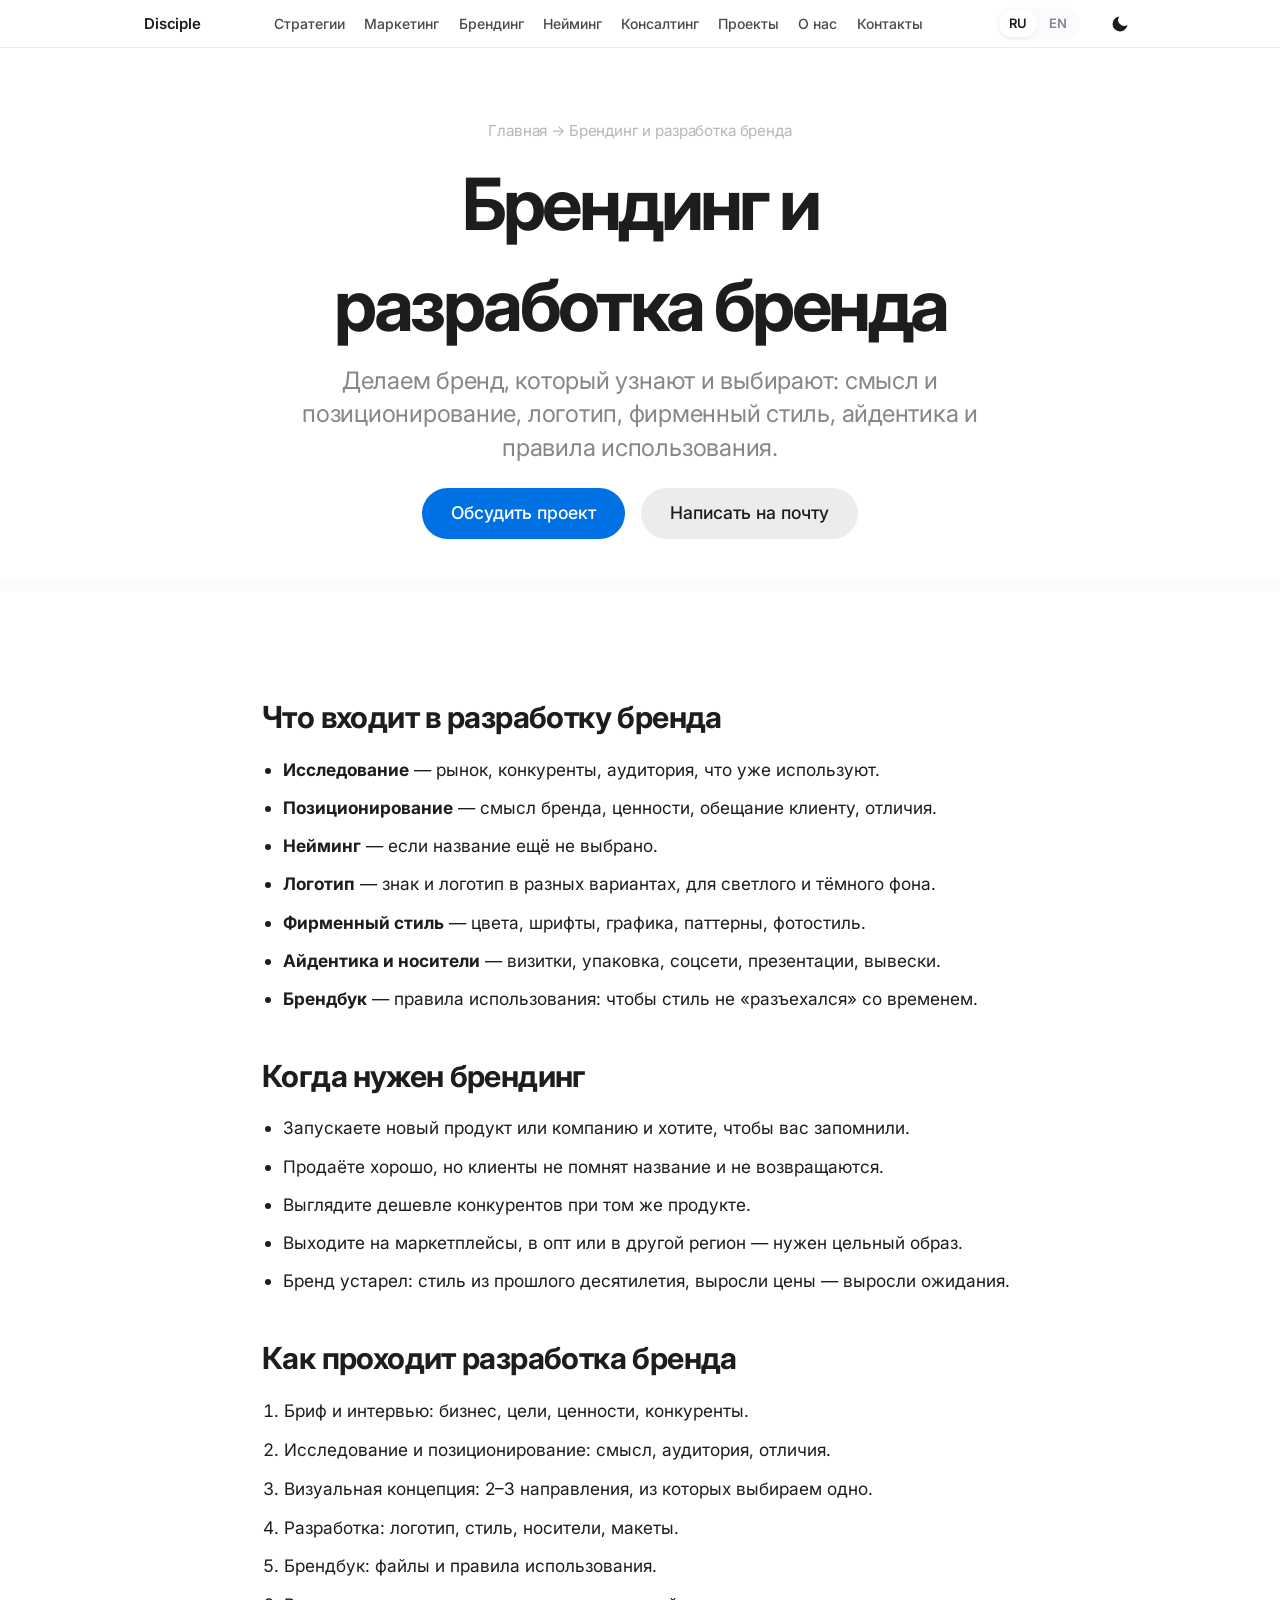
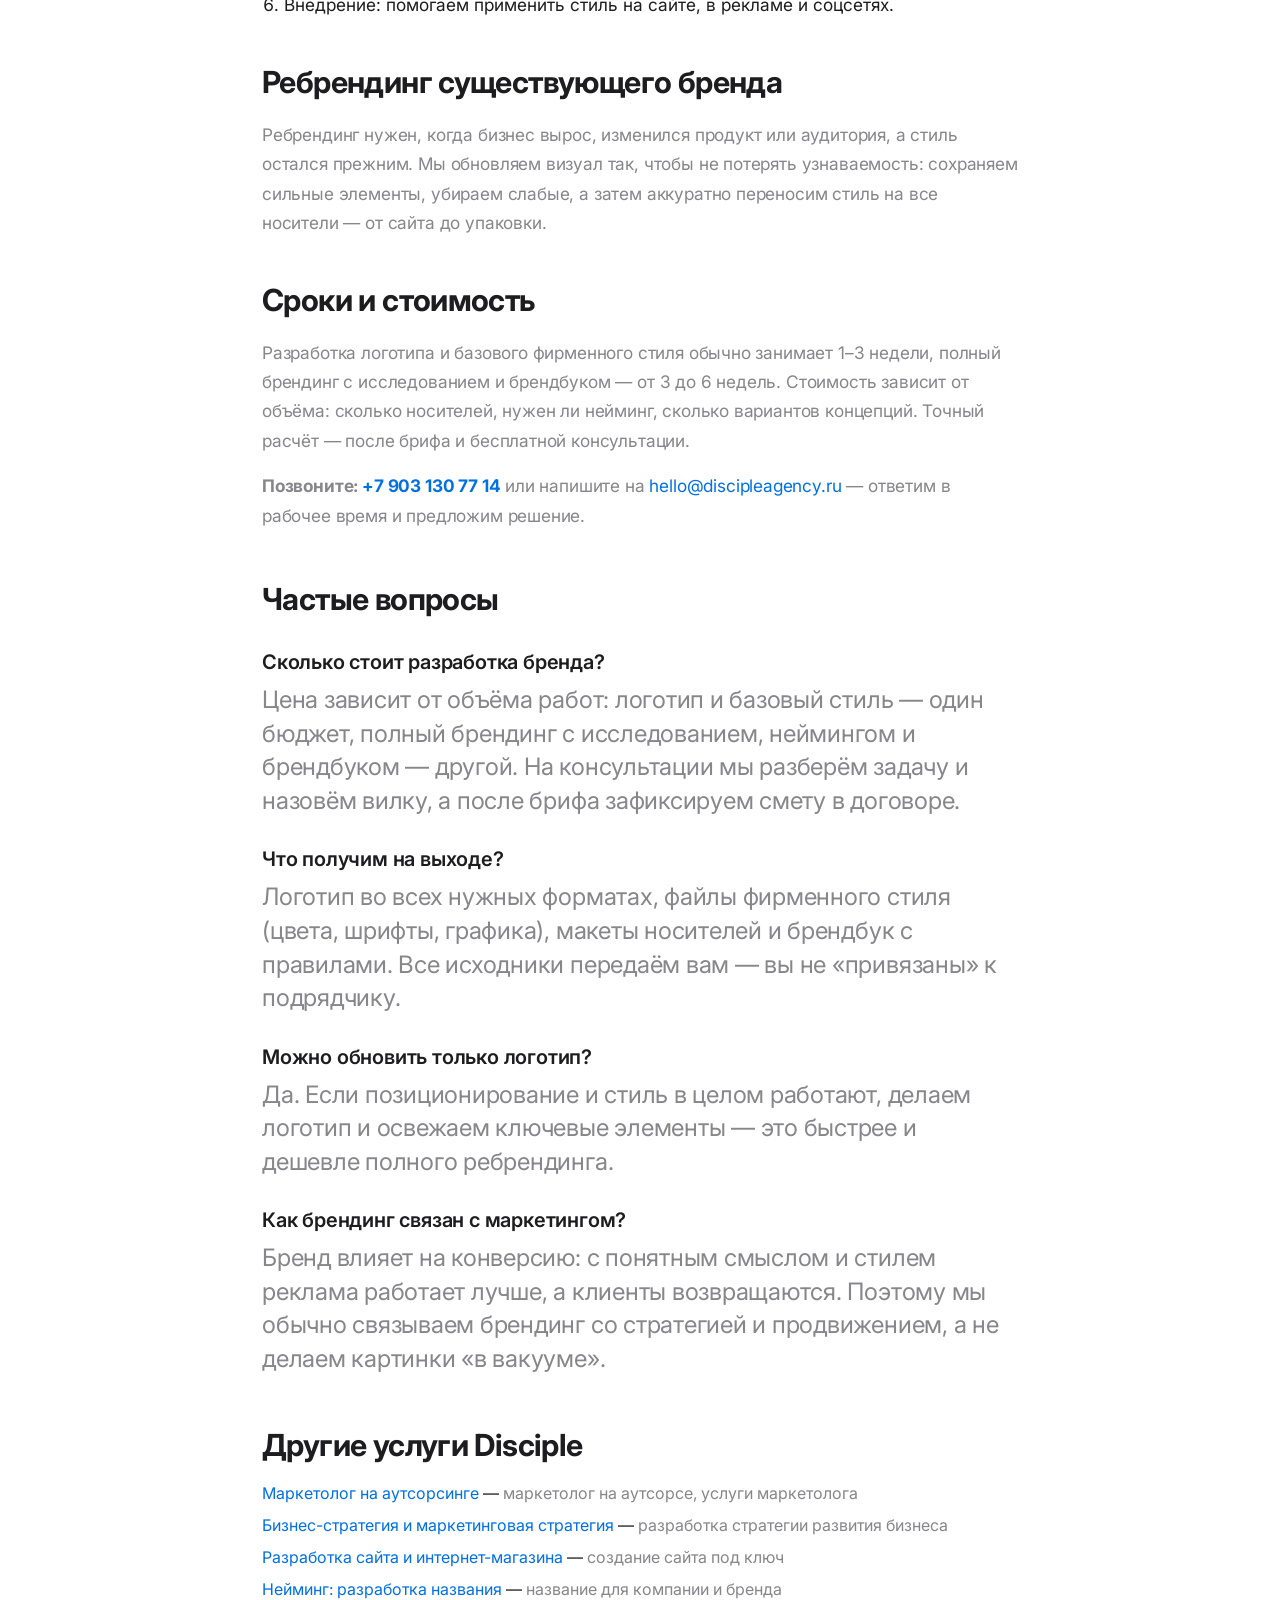
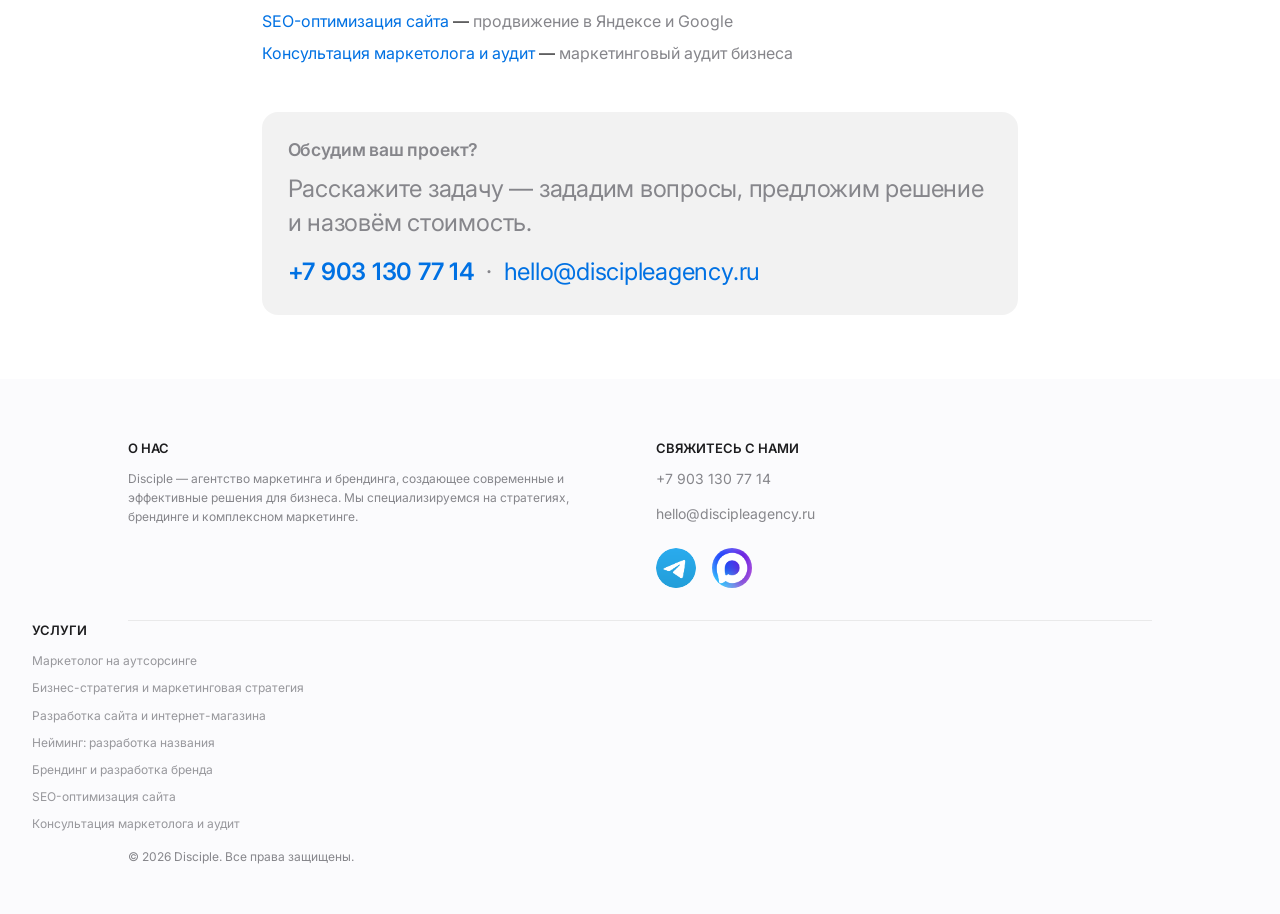
==== brending.html @ fd2777b8 "Add files via upload" ====
<!DOCTYPE html>
<html lang="ru">
<head>
    <meta charset="UTF-8">
    <meta name="viewport" content="width=device-width, initial-scale=1.0">
    <title>Брендинг и разработка бренда: логотип, фирменный стиль, айдентика | Disciple</title>
    <meta name="description" content="Разработка бренда с нуля и ребрендинг: исследование, позиционирование, логотип, фирменный стиль, айдентика и брендбук. Москва и вся Россия." />
    <link rel="canonical" href="https://discipleagency.ru/brending.html" />
    <meta name="robots" content="index, follow, max-image-preview:large" />
    <meta property="og:type" content="website" />
    <meta property="og:site_name" content="Disciple" />
    <meta property="og:locale" content="ru_RU" />
    <meta property="og:title" content="Брендинг и разработка бренда: логотип, фирменный стиль, айдентика | Disciple" />
    <meta property="og:description" content="Разработка бренда с нуля и ребрендинг: исследование, позиционирование, логотип, фирменный стиль, айдентика и брендбук. Москва и вся Россия." />
    <meta property="og:url" content="https://discipleagency.ru/brending.html" />
    <meta property="og:image" content="https://discipleagency.ru/public/images/og-disciple.png" />
    <meta name="twitter:card" content="summary_large_image" />
    <link rel="stylesheet" href="styles.css">
    <link href="https://fonts.googleapis.com/css2?family=Inter:wght@400;500;600;700&display=swap" rel="stylesheet">
<!-- Yandex.Metrika counter -->
        <script type="text/javascript">
            (function(m,e,t,r,i,k,a){
                m[i]=m[i]||function(){(m[i].a=m[i].a||[]).push(arguments)};
                m[i].l=1*new Date();
                for (var j = 0; j < document.scripts.length; j++) {if (document.scripts[j].src === r) { return; }}
                    k=e.createElement(t),a=e.getElementsByTagName(t)[0],k.async=1,k.src=r,a.parentNode.insertBefore(k,a)
            })(window, document,'script','https://mc.yandex.ru/metrika/tag.js?id=109116186', 'ym');
            ym(109116186, 'init', {ssr:true, webvisor:true, clickmap:true, ecommerce:"dataLayer", referrer: document.referrer, url: location.href, accurateTrackBounce:true, trackLinks:true});        
        </script>
        <noscript><div><img src="https://mc.yandex.ru/watch/109116186" style="position:absolute; left:-9999px;" alt="" /></div></noscript>
<!-- /Yandex.Metrika counter -->
    <script type="application/ld+json">
{
  "@context": "https://schema.org",
  "@type": "Service",
  "name": "Брендинг и разработка бренда",
  "description": "Разработка бренда: исследование рынка, позиционирование, логотип, фирменный стиль, айдентика, брендбук. Ребрендинг существующих брендов.",
  "serviceType": "Брендинг и разработка бренда",
  "url": "https://discipleagency.ru/brending.html",
  "provider": {
    "@type": "Organization",
    "name": "Disciple",
    "url": "https://discipleagency.ru/",
    "telephone": "+7 903 130 77 14",
    "email": "hello@discipleagency.ru"
  },
  "areaServed": [
    {
      "@type": "City",
      "name": "Москва"
    },
    {
      "@type": "City",
      "name": "Красногорск"
    },
    {
      "@type": "AdministrativeArea",
      "name": "Московская область"
    },
    {
      "@type": "Country",
      "name": "Россия"
    }
  ]
}
    </script>
    <script type="application/ld+json">
{
  "@context": "https://schema.org",
  "@type": "BreadcrumbList",
  "itemListElement": [
    {
      "@type": "ListItem",
      "position": 1,
      "name": "Главная",
      "item": "https://discipleagency.ru/"
    },
    {
      "@type": "ListItem",
      "position": 2,
      "name": "Брендинг и разработка бренда",
      "item": "https://discipleagency.ru/brending.html"
    }
  ]
}
    </script>
    <script type="application/ld+json">
{
  "@context": "https://schema.org",
  "@type": "FAQPage",
  "mainEntity": [
    {
      "@type": "Question",
      "name": "Сколько стоит разработка бренда?",
      "acceptedAnswer": {
        "@type": "Answer",
        "text": "Цена зависит от объёма работ: логотип и базовый стиль — один бюджет, полный брендинг с исследованием, неймингом и брендбуком — другой. На консультации мы разберём задачу и назовём вилку, а после брифа зафиксируем смету в договоре."
      }
    },
    {
      "@type": "Question",
      "name": "Что получим на выходе?",
      "acceptedAnswer": {
        "@type": "Answer",
        "text": "Логотип во всех нужных форматах, файлы фирменного стиля (цвета, шрифты, графика), макеты носителей и брендбук с правилами. Все исходники передаём вам — вы не «привязаны» к подрядчику."
      }
    },
    {
      "@type": "Question",
      "name": "Можно обновить только логотип?",
      "acceptedAnswer": {
        "@type": "Answer",
        "text": "Да. Если позиционирование и стиль в целом работают, делаем логотип и освежаем ключевые элементы — это быстрее и дешевле полного ребрендинга."
      }
    },
    {
      "@type": "Question",
      "name": "Как брендинг связан с маркетингом?",
      "acceptedAnswer": {
        "@type": "Answer",
        "text": "Бренд влияет на конверсию: с понятным смыслом и стилем реклама работает лучше, а клиенты возвращаются. Поэтому мы обычно связываем брендинг со стратегией и продвижением, а не делаем картинки «в вакууме»."
      }
    }
  ]
}
    </script>
</head>
<body class="fade-in-page">
    <header class="navbar">
        <div class="navbar-container">
            <a href="index.html" class="logo">Disciple</a>
            <nav class="nav-links">
                <a href="index.html#strategies">Стратегии</a>
                <a href="index.html#marketing">Маркетинг</a>
                <a href="index.html#branding">Брендинг</a>
                <a href="index.html#naming">Нейминг</a>
                <a href="index.html#consulting">Консалтинг</a>
                <a href="index.html#projects">Проекты</a>
                <a href="#" >О нас</a>
                <a href="#contact">Контакты</a>
            </nav>
            <div class="header-controls">
                <div class="lang-switch">
                    <a href="index.html" class="active">RU</a>
                    <a href="index-en.html">EN</a>
                </div>
                <button class="theme-toggle" id="themeToggle" aria-label="Переключить тему">
                    <svg class="moon-icon" width="20" height="20" viewBox="0 0 24 24" fill="currentColor"><path d="M21 12.79A9 9 0 1 1 11.21 3 7 7 0 0 0 21 12.79z"></path></svg>
                    <svg class="sun-icon" width="20" height="20" viewBox="0 0 24 24" fill="none" stroke="currentColor" stroke-width="2"><circle cx="12" cy="12" r="5"></circle><line x1="12" y1="1" x2="12" y2="3"></line><line x1="12" y1="21" x2="12" y2="23"></line><line x1="4.22" y1="4.22" x2="5.64" y2="5.64"></line><line x1="18.36" y1="18.36" x2="19.78" y2="19.78"></line><line x1="1" y1="12" x2="3" y2="12"></line><line x1="21" y1="12" x2="23" y2="12"></line><line x1="4.22" y1="19.78" x2="5.64" y2="18.36"></line><line x1="18.36" y1="5.64" x2="19.78" y2="4.22"></line></svg>
                </button>
                <div class="menu-toggle">
                    <span></span><span></span><span></span>
                </div>
            </div>
        </div>
    </header>

    
    <main class="fade-in-content">
        <section class="apple-section title">
            <div class="section-hero">
                <p style="font-size:.95rem;opacity:.6;margin:0 0 .8rem;"><a href="index.html" style="color:inherit;text-decoration:none;">Главная</a> → Брендинг и разработка бренда</p>
                <h1>Брендинг и разработка бренда</h1>
                <p>Делаем бренд, который узнают и выбирают: смысл и позиционирование, логотип, фирменный стиль, айдентика и правила использования.</p>
                <div class="action-buttons">
                    <a class="btn btn-primary" href="tel:+79031307714">Обсудить проект</a>
                    <a class="btn" href="mailto:hello@discipleagency.ru" style="background:rgba(125,125,125,.15);color:var(--text-black);">Написать на почту</a>
                </div>
            </div>
        </section>
        <section class="apple-section static-section">
            <div class="service-text-wrapper" style="max-width:820px;margin:0 auto;padding:1rem 2rem 4rem;text-align:left;">
            <h2 style="font-size:1.9rem;font-weight:700;letter-spacing:-.02em;margin:2.6rem 0 1rem;">Что входит в разработку бренда</h2>
            <ul style="font-size:1.08rem;line-height:1.7;padding-left:1.3rem;margin:0 0 1.2rem;">
                <li style="margin-bottom:.55rem;"><b>Исследование</b> — рынок, конкуренты, аудитория, что уже используют.</li>
                <li style="margin-bottom:.55rem;"><b>Позиционирование</b> — смысл бренда, ценности, обещание клиенту, отличия.</li>
                <li style="margin-bottom:.55rem;"><b>Нейминг</b> — если название ещё не выбрано.</li>
                <li style="margin-bottom:.55rem;"><b>Логотип</b> — знак и логотип в разных вариантах, для светлого и тёмного фона.</li>
                <li style="margin-bottom:.55rem;"><b>Фирменный стиль</b> — цвета, шрифты, графика, паттерны, фотостиль.</li>
                <li style="margin-bottom:.55rem;"><b>Айдентика и носители</b> — визитки, упаковка, соцсети, презентации, вывески.</li>
                <li style="margin-bottom:.55rem;"><b>Брендбук</b> — правила использования: чтобы стиль не «разъехался» со временем.</li>
            </ul>
            <h2 style="font-size:1.9rem;font-weight:700;letter-spacing:-.02em;margin:2.6rem 0 1rem;">Когда нужен брендинг</h2>
            <ul style="font-size:1.08rem;line-height:1.7;padding-left:1.3rem;margin:0 0 1.2rem;">
                <li style="margin-bottom:.55rem;">Запускаете новый продукт или компанию и хотите, чтобы вас запомнили.</li>
                <li style="margin-bottom:.55rem;">Продаёте хорошо, но клиенты не помнят название и не возвращаются.</li>
                <li style="margin-bottom:.55rem;">Выглядите дешевле конкурентов при том же продукте.</li>
                <li style="margin-bottom:.55rem;">Выходите на маркетплейсы, в опт или в другой регион — нужен цельный образ.</li>
                <li style="margin-bottom:.55rem;">Бренд устарел: стиль из прошлого десятилетия, выросли цены — выросли ожидания.</li>
            </ul>
            <h2 style="font-size:1.9rem;font-weight:700;letter-spacing:-.02em;margin:2.6rem 0 1rem;">Как проходит разработка бренда</h2>
            <ol style="font-size:1.08rem;line-height:1.7;padding-left:1.4rem;margin:0 0 1.2rem;">
                <li style="margin-bottom:.6rem;">Бриф и интервью: бизнес, цели, ценности, конкуренты.</li>
                <li style="margin-bottom:.6rem;">Исследование и позиционирование: смысл, аудитория, отличия.</li>
                <li style="margin-bottom:.6rem;">Визуальная концепция: 2–3 направления, из которых выбираем одно.</li>
                <li style="margin-bottom:.6rem;">Разработка: логотип, стиль, носители, макеты.</li>
                <li style="margin-bottom:.6rem;">Брендбук: файлы и правила использования.</li>
                <li style="margin-bottom:.6rem;">Внедрение: помогаем применить стиль на сайте, в рекламе и соцсетях.</li>
            </ol>
            <h2 style="font-size:1.9rem;font-weight:700;letter-spacing:-.02em;margin:2.6rem 0 1rem;">Ребрендинг существующего бренда</h2>
            <p style="font-size:1.08rem;line-height:1.7;margin:0 0 1rem;">Ребрендинг нужен, когда бизнес вырос, изменился продукт или аудитория, а стиль остался прежним. Мы обновляем визуал так, чтобы не потерять узнаваемость: сохраняем сильные элементы, убираем слабые, а затем аккуратно переносим стиль на все носители — от сайта до упаковки.</p>
            <h2 style="font-size:1.9rem;font-weight:700;letter-spacing:-.02em;margin:2.6rem 0 1rem;">Сроки и стоимость</h2>
            <p style="font-size:1.08rem;line-height:1.7;margin:0 0 1rem;">Разработка логотипа и базового фирменного стиля обычно занимает 1–3 недели, полный брендинг с исследованием и брендбуком — от 3 до 6 недель. Стоимость зависит от объёма: сколько носителей, нужен ли нейминг, сколько вариантов концепций. Точный расчёт — после брифа и бесплатной консультации.</p>
            <p style="font-size:1.08rem;line-height:1.7;margin:0 0 1rem;"><b>Позвоните: <a href="tel:+79031307714" style="color:#0071e3;text-decoration:none;">+7 903 130 77 14</a></b> или напишите на <a href="mailto:hello@discipleagency.ru" style="color:#0071e3;text-decoration:none;">hello@discipleagency.ru</a> — ответим в рабочее время и предложим решение.</p>
            <h2 style="font-size:1.9rem;font-weight:700;letter-spacing:-.02em;margin:3rem 0 1rem;">Частые вопросы</h2>
            <h3 style="font-size:1.25rem;font-weight:600;margin:1.8rem 0 .5rem;">Сколько стоит разработка бренда?</h3>
            <p style="margin:0 0 .4rem;">Цена зависит от объёма работ: логотип и базовый стиль — один бюджет, полный брендинг с исследованием, неймингом и брендбуком — другой. На консультации мы разберём задачу и назовём вилку, а после брифа зафиксируем смету в договоре.</p>
            <h3 style="font-size:1.25rem;font-weight:600;margin:1.8rem 0 .5rem;">Что получим на выходе?</h3>
            <p style="margin:0 0 .4rem;">Логотип во всех нужных форматах, файлы фирменного стиля (цвета, шрифты, графика), макеты носителей и брендбук с правилами. Все исходники передаём вам — вы не «привязаны» к подрядчику.</p>
            <h3 style="font-size:1.25rem;font-weight:600;margin:1.8rem 0 .5rem;">Можно обновить только логотип?</h3>
            <p style="margin:0 0 .4rem;">Да. Если позиционирование и стиль в целом работают, делаем логотип и освежаем ключевые элементы — это быстрее и дешевле полного ребрендинга.</p>
            <h3 style="font-size:1.25rem;font-weight:600;margin:1.8rem 0 .5rem;">Как брендинг связан с маркетингом?</h3>
            <p style="margin:0 0 .4rem;">Бренд влияет на конверсию: с понятным смыслом и стилем реклама работает лучше, а клиенты возвращаются. Поэтому мы обычно связываем брендинг со стратегией и продвижением, а не делаем картинки «в вакууме».</p>
            <h2 style="font-size:1.9rem;font-weight:700;letter-spacing:-.02em;margin:3rem 0 1rem;">Другие услуги Disciple</h2>
            <ul style="list-style:none;padding:0;margin:0;">
                <li style="margin-bottom:.6rem;"><a href="marketolog.html" style="color:#0071e3;text-decoration:none;">Маркетолог на аутсорсинге</a> — <span style="color:var(--text-gray);">маркетолог на аутсорсе, услуги маркетолога</span></li>
                <li style="margin-bottom:.6rem;"><a href="strategiya.html" style="color:#0071e3;text-decoration:none;">Бизнес-стратегия и маркетинговая стратегия</a> — <span style="color:var(--text-gray);">разработка стратегии развития бизнеса</span></li>
                <li style="margin-bottom:.6rem;"><a href="razrabotka-sajtov.html" style="color:#0071e3;text-decoration:none;">Разработка сайта и интернет-магазина</a> — <span style="color:var(--text-gray);">создание сайта под ключ</span></li>
                <li style="margin-bottom:.6rem;"><a href="nejming.html" style="color:#0071e3;text-decoration:none;">Нейминг: разработка названия</a> — <span style="color:var(--text-gray);">название для компании и бренда</span></li>
                <li style="margin-bottom:.6rem;"><a href="seo.html" style="color:#0071e3;text-decoration:none;">SEO-оптимизация сайта</a> — <span style="color:var(--text-gray);">продвижение в Яндексе и Google</span></li>
                <li style="margin-bottom:.6rem;"><a href="konsalting.html" style="color:#0071e3;text-decoration:none;">Консультация маркетолога и аудит</a> — <span style="color:var(--text-gray);">маркетинговый аудит бизнеса</span></li>
            </ul>

            <div style="margin:3rem 0 0;padding:1.6rem;border-radius:16px;background:rgba(125,125,125,.10);">
                <p style="margin:0 0 .6rem;font-weight:600;font-size:1.1rem;">Обсудим ваш проект?</p>
                <p style="margin:0 0 1rem;">Расскажите задачу — зададим вопросы, предложим решение и назовём стоимость.</p>
                <p style="margin:0;"><a href="tel:+79031307714" style="color:#0071e3;text-decoration:none;font-weight:600;">+7 903 130 77 14</a>
                &nbsp;·&nbsp; <a href="mailto:hello@discipleagency.ru" style="color:#0071e3;text-decoration:none;">hello@discipleagency.ru</a></p>
            </div>
            </div>
        </section>
    </main>
<footer id="contact" class="apple-footer">
        <div class="footer-content">
            <div id="about" class="footer-col">
                <h4 data-i18n="footer.about_title">О НАС</h4>
                <p data-i18n="footer.about_text">Disciple — агентство маркетинга и брендинга, создающее современные и эффективные решения для бизнеса. Мы специализируемся на стратегиях, брендинге и комплексном маркетинге.</p>
            </div>
            <div id="social" class="footer-col" style="text-align: left;">
                <h4 data-i18n="footer.contact_title">СВЯЖИТЕСЬ С НАМИ</h4>
                <div class="social-links" style="justify-content: flex-start; align-items: flex-start; display: flex; flex-direction: column; gap: 1rem;">
                    <a href="tel:+79031307714" class="phone-link">+7 903 130 77 14</a>
                    <a href="mailto:hello@discipleagency.ru">hello@discipleagency.ru</a>
                    <div style="display: flex; gap: 1rem; align-items: center; margin-top: 0.5rem;" class="footer-icons">
                        <a href="https://t.me/natan_anderson" target="_blank" aria-label="Telegram" class="social-icon" style="display:flex; justify-content:center; align-items:center; transition:transform 0.3s; width:40px; height:40px; overflow:hidden; border-radius:50%;"><img src="./public/images/tg.png" alt="Telegram" style="width:100%; height:100%; object-fit:contain;"></a>
                        <a href="https://max.ru/u/f9LHodD0cOK2ohU6UWMUIdOQGYH06No6xibVzCJrrPnC4aJIppUf8dnTX9w" target="_blank" aria-label="MAKS" class="social-icon" style="display:flex; justify-content:center; align-items:center; transition:transform 0.3s; width:40px; height:40px; overflow:hidden; border-radius:50%;"><img src="./public/images/max.png" alt="MAX" style="width:100%; height:100%; object-fit:contain;"></a>
                    </div>
                </div>
            </div>
        </div>
        
            <div class="footer-col" style="text-align:left;">
                <h4>УСЛУГИ</h4>
                <p><a href="marketolog.html" style="color:inherit;text-decoration:none;opacity:.85;">Маркетолог на аутсорсинге</a></p>
                <p><a href="strategiya.html" style="color:inherit;text-decoration:none;opacity:.85;">Бизнес-стратегия и маркетинговая стратегия</a></p>
                <p><a href="razrabotka-sajtov.html" style="color:inherit;text-decoration:none;opacity:.85;">Разработка сайта и интернет-магазина</a></p>
                <p><a href="nejming.html" style="color:inherit;text-decoration:none;opacity:.85;">Нейминг: разработка названия</a></p>
                <p><a href="brending.html" style="color:inherit;text-decoration:none;opacity:.85;">Брендинг и разработка бренда</a></p>
                <p><a href="seo.html" style="color:inherit;text-decoration:none;opacity:.85;">SEO-оптимизация сайта</a></p>
                <p><a href="konsalting.html" style="color:inherit;text-decoration:none;opacity:.85;">Консультация маркетолога и аудит</a></p>
            </div>
        <div class="footer-bottom">
            <p data-i18n="footer.copyright">&copy; 2026 Disciple. Все права защищены.</p>
        </div>
    </footer>
    <script src="script.js"></script>
</body>
</html>
---- styles.css ----
:root {
    --bg-white: #ffffff;
    --bg-gray: #fbfbfd;
    --text-black: #1d1d1f;
    --text-gray: #86868b;
    --header-bg: rgba(255, 255, 255, 0.72);
    --transition: all 0.4s cubic-bezier(0.25, 0.8, 0.25, 1);
}

[data-theme="dark"] {
    --bg-white: #000000;
    --bg-gray: #111111;
    --text-black: #f5f5f7;
    --text-gray: #a1a1a6;
    --header-bg: rgba(0, 0, 0, 0.72);
}

[data-theme="dark"] .apple-section {
    border-bottom: 12px solid #000;
}
[data-theme="dark"] .apple-section.gray-bg {
    background-color: #000 !important;
    border-bottom: 12px solid #000;
}

[data-theme="dark"] .fullscreen-modal.gray-bg {
    background: #000 !important;
}

[data-theme="dark"] .modal-close {
    background: rgba(0,0,0,0.8) !important;
    color: #2997ff !important;
}
[data-theme="dark"] .modal-close:hover {
    background: rgba(40,40,40,0.8) !important;
    color: #4eb5ff !important;
}
[data-theme="dark"] .fullscreen-modal.gray-bg .modal-close {
    background: rgba(17,17,17,0.8) !important;
}

[data-theme="dark"] .lang-switch {
    background: rgba(255,255,255,0.15);
}
[data-theme="dark"] .lang-switch a {
    color: rgba(255,255,255,0.6);
}
[data-theme="dark"] .lang-switch a.active {
    background: rgba(255,255,255,0.9);
    color: #111111;
}

[data-theme="dark"] .apple-section.bg-black {
    background-color: #1c1c1e !important;
}

[data-theme="dark"] .carousel-btn {
    background: rgba(255,255,255,0.1) !important;
    color: #fff !important;
}
[data-theme="dark"] .carousel-btn:hover {
    background: rgba(255,255,255,0.2) !important;
}

/* Replaced old learn-more dark mode with new button architecture handled below */

* {
    margin: 0;
    padding: 0;
    box-sizing: border-box;
    -webkit-font-smoothing: antialiased;
    -moz-osx-font-smoothing: grayscale;
}

html {
    scroll-behavior: smooth;
    font-family: 'Inter', -apple-system, BlinkMacSystemFont, "Segoe UI", Roboto, Helvetica, Arial, sans-serif;
}

body {
    background-color: var(--bg-white);
    color: var(--text-black);
    line-height: 1.4;
    transition: background-color 0.3s, color 0.3s;
    -webkit-tap-highlight-color: transparent;
}

:focus:not(:focus-visible) {
    outline: none;
}
:focus-visible {
    outline: 2px solid #2997ff;
    outline-offset: 2px;
}

.fade-in-content {
    animation: fadeInContent 1.2s cubic-bezier(0.22, 1, 0.36, 1) forwards;
}

@keyframes fadeInContent {
    0% { opacity: 0; transform: translateY(20px); }
    100% { opacity: 1; transform: translateY(0); }
}

.lang-switch {
    display: inline-flex;
    background: var(--bg-gray);
    border-radius: 20px;
    padding: 3px;
    gap: 2px;
}
.lang-switch a {
    text-decoration: none;
    font-size: 13px;
    font-weight: 600;
    padding: 4px 10px;
    border-radius: 16px;
    color: var(--text-gray);
    transition: all 0.3s ease;
}
.lang-switch a.active {
    background: var(--bg-white);
    color: var(--text-black);
    box-shadow: 0 2px 5px rgba(0,0,0,0.05);
}

/* Header */
.navbar {
    position: fixed;
    top: 0;
    left: 0;
    width: 100%;
    height: 48px;
    z-index: 1000;
    background: var(--header-bg);
    backdrop-filter: saturate(180%) blur(20px);
    -webkit-backdrop-filter: saturate(180%) blur(20px);
    border-bottom: 1px solid rgba(125, 125, 125, 0.15);
}

.navbar-container {
    max-width: 1024px;
    margin: 0 auto;
    height: 100%;
    display: flex;
    justify-content: space-between;
    align-items: center;
    padding: 0 1rem;
}

.logo {
    color: var(--text-black);
    text-decoration: none;
    font-size: 15px;
    font-weight: 600;
    letter-spacing: -0.01em;
}

.nav-links {
    display: flex;
    gap: 1.2rem;
}

.nav-links a {
    color: var(--text-black);
    text-decoration: none;
    font-size: 14px;
    font-weight: 500;
    opacity: 0.8;
    transition: opacity 0.3s;
    white-space: nowrap;
}

.nav-links a:hover {
    opacity: 1;
}

/* Header Controls Wrapper */
.header-controls {
    display: flex;
    align-items: center;
    gap: 1.5rem;
}

/* Theme Toggle Button */
.theme-toggle {
    background: none;
    border: none;
    cursor: pointer;
    color: var(--text-black);
    display: flex;
    align-items: center;
    justify-content: center;
    width: 32px;
    height: 32px;
    border-radius: 50%;
    transition: background 0.3s;
}
.theme-toggle:hover {
    background: rgba(125,125,125,0.15);
}

.theme-toggle .sun-icon { display: none; }
.theme-toggle .moon-icon { display: block; }

[data-theme="dark"] .theme-toggle .sun-icon { display: block; }
[data-theme="dark"] .theme-toggle .moon-icon { display: none; }


.menu-toggle {
    display: none;
    flex-direction: column;
    gap: 5px;
    cursor: pointer;
    z-index: 1001;
}

.menu-toggle span {
    width: 20px;
    height: 2px;
    background-color: var(--text-black);
    transition: transform 0.3s, opacity 0.3s;
    transform-origin: center;
}

/* Apple Block Sections */
.apple-section {
    position: relative;
    width: 100%;
    min-height: 80vh;
    padding-top: 48px;
    display: flex;
    flex-direction: column;
    justify-content: flex-start;
    align-items: center;
    text-align: center;
    overflow: hidden;
    background-color: var(--bg-white);
    border-bottom: 12px solid var(--bg-gray);
}
.apple-section.title {
    min-height: 20vh;
    padding-bottom: 40px;
}
.apple-section.gray-bg {
    background-color: var(--bg-gray);
    border-bottom: 12px solid var(--bg-white);
}

/* Forcing Black Background */
.apple-section.bg-black {
    background-color: #000000;
    color: #ffffff;
    border-bottom: none;
}
.apple-section.bg-black .section-hero h2 {
    color: #ffffff;
}

.apple-section.has-bg {
    justify-content: center;
}

.bg-image {
    position: absolute;
    top: 0;
    left: 0;
    width: 100%;
    height: 100%;
    background-size: cover;
    background-position: center;
    z-index: 0;
}

.text-light {
    color: white;
}

.text-light p {
    color: rgba(255,255,255,0.8);
}

.section-hero {
    position: relative;
    z-index: 1;
    margin-top: 8vh;
    padding: 0 2rem;
    max-width: 800px;
    display: flex;
    flex-direction: column;
    align-items: center;
    pointer-events: none; /* Let clicks pass to section */
}

/* Allow interaction with specifically buttons inside the hero */
.action-buttons {
    display: flex;
    justify-content: center;
    align-items: center;
    gap: 1rem;
    margin-top: 1.5rem;
    pointer-events: auto; 
}

.section-hero.compact {
    margin-top: 8vh;
    margin-bottom: 2rem;
}

.apple-section h2 {
    font-size: 4.5rem;
    font-weight: 700;
    letter-spacing: -0.05em;
    margin-bottom: 0.5rem;
}

.apple-section p {
    font-size: 1.5rem;
    font-weight: 400;
    color: var(--text-gray);
    letter-spacing: -0.01em;
}

.apple-section.title .section-hero h1 {
    font-size: 4.5rem;
    font-weight: 700;
    letter-spacing: -0.05em;
    margin-bottom: 0.5rem;
}
.apple-section.title .section-hero p {
    font-size: 1.5rem;
    font-weight: 400;
    color: var(--text-gray);
    letter-spacing: -0.01em;
}


/* Interactive Blocks */
.interactive-section {
    cursor: pointer;
    transition: transform 0.5s cubic-bezier(0.25, 1, 0.5, 1);
}

.interactive-section:hover {
    transform: scale(1.02);
}

/* Apple Buttons */
.btn {
    display: inline-flex;
    align-items: center;
    font-size: 1.1rem;
    padding: 0.8rem 1.8rem;
    border-radius: 40px;
    font-weight: 500;
    cursor: pointer;
    border: none;
    transition: transform 0.3s, background-color 0.3s, opacity 0.3s;
    text-decoration: none;
}
.btn:hover {
    transform: scale(1.03);
}
.btn:active {
    transform: scale(0.97);
}

.btn-primary {
    background-color: #0071e3;
    color: #ffffff;
}
.btn-primary:hover {
    background-color: #0077ed;
}

.btn-secondary {
    background-color: transparent;
    color: #0071e3;
    border: 1px solid #0071e3;
}
.btn-secondary:hover {
    background-color: #0071e3;
    color: #ffffff;
}

[data-theme="dark"] .btn-secondary {
    color: #2997ff;
    border: 1px solid #2997ff;
}
[data-theme="dark"] .btn-secondary:hover {
    background-color: #2997ff;
    color: #000000;
}

/* Section Covars (New UI element) */
.section-cover {
    margin-top: 4rem;
    width: 100%;
    max-width: 1000px;
    padding: 0 2rem;
    flex-grow: 1;
    display: flex;
    justify-content: center;
    align-items: flex-end; /* Push to bottom */
}

.section-cover img {
    width: 100%;
    height: auto;
    max-height: 50vh;
    object-fit: cover;
    border-radius: 20px 20px 0 0;
    box-shadow: 0 -15px 40px rgba(0,0,0,0.15);
}

/* Static Sections Image */
.static-img-container {
    margin-top: 4rem;
    width: 100%;
    max-width: 1100px;
    display: flex;
    align-items: center;
    justify-content: center;
    padding: 0 2rem 4rem;
}

.static-img-container img {
    width: 100%;
    height: auto;
    object-fit: cover;
    border-radius: 28px;
    box-shadow: 0 20px 40px rgba(0,0,0,0.15);
}

/* Carousel Section */
.carousel-section {
    min-height: 70vh;
}

.carousel-container {
    width: 100%;
    position: relative;
    padding-bottom: 4rem;
    margin-top: 2rem;
}

.carousel-track {
    display: flex;
    overflow-x: auto;
    scroll-snap-type: x mandatory;
    scroll-behavior: smooth;
    -ms-overflow-style: none; /* IE and Edge */
    scrollbar-width: none; /* Firefox */
    padding: 0 calc(50vw - 475px); /* Center 950px slide. */
    gap: 24px;
}

@media (max-width: 900px) {
    .carousel-track {
        padding: 0 5vw;
    }
}

.carousel-track::-webkit-scrollbar {
    display: none;
}

.carousel-slide {
    flex: 0 0 calc(100% - 10%);
    max-width: 950px;
    scroll-snap-align: center;
    position: relative;
    border-radius: 28px;
    overflow: hidden;
    aspect-ratio: 4/3;
    box-shadow: 0 10px 30px rgba(0,0,0,0.2);
    transition: transform 0.4s cubic-bezier(0.25, 1, 0.5, 1);
}

.interactive-slide {
    cursor: pointer;
}
.interactive-slide:hover {
    transform: scale(1.02);
}

.carousel-img {
    width: 100%;
    height: 100%;
    object-fit: cover;
}

.carousel-img.logo-fit-contain {
    object-fit: contain;
}


.carousel-controls {
    display: flex;
    justify-content: center;
    align-items: center;
    gap: 1.5rem;
    margin-top: 2rem;
}

.carousel-btn {
    background: rgba(255,255,255,0.15);
    border: none;
    width: 40px;
    height: 40px;
    border-radius: 50%;
    font-size: 20px;
    cursor: pointer;
    color: #fff;
    transition: background 0.3s;
    display: flex;
    align-items: center;
    justify-content: center;
}

.carousel-btn:hover {
    background: rgba(255,255,255,0.3);
}

/* Dots inside black block */
.carousel-dots {
    display: flex;
    gap: 10px;
}
.dot {
    width: 8px;
    height: 8px;
    border-radius: 50%;
    background: rgba(255,255,255,0.3);
    cursor: pointer;
    transition: background 0.3s;
}
.dot.active {
    background: #ffffff;
}

/* Footer (Apple Style) */
.apple-footer {
    background: var(--bg-gray);
    padding: 3rem 2rem;
    font-size: 12px;
    color: var(--text-gray);
}

.footer-content {
    max-width: 1024px;
    margin: 0 auto;
    display: grid;
    grid-template-columns: repeat(2, 1fr);
    gap: 2rem;
    padding-bottom: 2rem;
    border-bottom: 1px solid rgba(125,125,125,0.15);
}

.footer-col h4 {
    font-weight: 600;
    color: var(--text-black);
    margin-bottom: 0.75rem;
    font-size: 13px;
}

.footer-col p {
    margin-bottom: 0.5rem;
    line-height: 1.6;
}

.phone-link {
    color: #0071e3;
    text-decoration: none;
    font-size: 14px;
}

.phone-link:hover {
    text-decoration: underline;
}

.footer-bottom {
    max-width: 1024px;
    margin: 1rem auto 0;
}

/* Fullscreen Modals (New Page transition) */
.fullscreen-modal {
    position: fixed;
    top: 0;
    left: 0;
    width: 100%;
    height: 100vh;
    z-index: 2000;
    background-color: var(--bg-white);
    overflow-y: auto;
    -webkit-overflow-scrolling: touch;
    
    /* Reveal Animation: Slide + Fade */
    opacity: 0;
    visibility: hidden;
    transform: scale(0.97) translateY(40px);
    transition: all 0.5s cubic-bezier(0.25, 1, 0.5, 1);
}

.fullscreen-modal.active {
    opacity: 1;
    visibility: visible;
    transform: scale(1) translateY(0);
}

.fullscreen-modal.gray-bg {
    background-color: var(--bg-gray);
}

.modal-close {
    position: fixed;
    top: 1.5rem;
    left: 1.5rem;
    background: rgba(255,255,255,0.85);
    backdrop-filter: saturate(180%) blur(20px);
    padding: 0.8rem 1.6rem;
    display: inline-flex;
    align-items: center;
    gap: 0.6rem;
    border: 1.5px solid rgba(0,113,227,0.3);
    border-radius: 30px;
    font-size: 1.05rem;
    font-weight: 500;
    cursor: pointer;
    z-index: 3000;
    color: #0071e3;
    transition: all 0.3s cubic-bezier(0.25, 1, 0.5, 1);
    box-shadow: 0 4px 15px rgba(0,0,0,0.05);
}
.modal-close:hover {
    background: #0071e3;
    color: #ffffff;
    border-color: #0071e3;
    box-shadow: 0 6px 20px rgba(0,113,227,0.25);
    transform: translateY(-2px);
}

.modal-content {
    max-width: 1200px;
    margin: 0 auto;
    padding: 7rem 2rem 6rem;
}

.modal-title {
    font-size: 4rem;
    font-weight: 700;
    letter-spacing: -0.04em;
    margin-bottom: 4rem;
    text-align: center;
}

.service-text-wrapper h3 {
    font-size: 1.5rem;
    margin-bottom: 1.5rem;
    letter-spacing: -0.01em;
    line-height: 1.3;
}

.service-text, .desc-text {
    font-size: 1.1rem;
    line-height: 1.6;
    color: var(--text-gray);
    text-align: justify;
    hyphens: auto;
    -webkit-hyphens: auto;
    -moz-hyphens: auto;
    -ms-hyphens: auto;
    margin-bottom: 1.2rem;
    word-wrap: break-word;
}

.service-text:last-child {
    margin-bottom: 0;
}

/* Detailed Case Studies */
.project-hero-img {
    width: 100%;
    max-height: 60vh;
    object-fit: cover;
    border-radius: 28px;
    margin-bottom: 3rem;
    box-shadow: 0 20px 40px rgba(0,0,0,0.15);
}

.project-img {
    width: 100%;
    height: 100%;
    object-fit: cover;
    aspect-ratio: 4/3;
    border-radius: 16px;
    box-shadow: 0 4px 12px rgba(0,0,0,0.06);
    transition: transform 0.3s ease, box-shadow 0.3s ease;
}

.vertical-img {
    aspect-ratio: 3/4;
}

.project-img:hover {
    transform: scale(1.02);
    box-shadow: 0 8px 20px rgba(0,0,0,0.12);
}

.case-study-body {
    max-width: 800px;
    margin: 0 auto;
    text-align: left;
}

.case-study-body h3 {
    font-size: 1.8rem;
    margin: 3rem 0 1rem;
    font-weight: 600;
    letter-spacing: -0.02em;
}
.case-study-body h3:first-child {
    margin-top: 0;
}

.case-study-body p {
    font-size: 1.25rem;
    line-height: 1.6;
    color: var(--text-gray);
    margin-bottom: 2rem;
}

.grid-2 {
    display: grid;
    grid-template-columns: repeat(2, 1fr);
    gap: 2rem;
    margin: 3rem 0;
}

.project-img {
    width: 100%;
    height: auto;
    max-height: 85vh;
    object-fit: cover;
    border-radius: 20px;
}

#project4-modal .standalone-screenshot {
    aspect-ratio: auto;
    max-height: none;
    object-fit: contain;
    margin: 2rem 0 3rem;
}

.results-list {
    list-style-type: none;
    padding: 0;
}

.results-list li {
    font-size: 1.25rem;
    padding: 1rem 0;
    border-bottom: 1px solid rgba(125,125,125,0.2);
    color: var(--text-black);
    position: relative;
    padding-left: 2rem;
}

.results-list li::before {
    content: "✓";
    position: absolute;
    left: 0;
    color: #0071e3;
    font-weight: bold;
}

/* Modals layout grid 3 */
.grid-3 {
    display: grid;
    grid-template-columns: repeat(3, 1fr);
    gap: 3rem;
}

.product-col {
    display: flex;
    flex-direction: column;
    align-items: center;
    text-align: center;
}

.prod-img {
    width: 100%;
    aspect-ratio: 1/1;
    object-fit: cover;
    border-radius: 18px;
    margin-bottom: 1.5rem;
    box-shadow: 0 10px 30px rgba(0,0,0,0.06);
}

.product-col h3 {
    font-size: 1.35rem;
    font-weight: 600;
    letter-spacing: -0.02em;
}

.sub-desc {
    font-size: 1rem !important;
    margin-top: 0.5rem;
    color: var(--text-gray) !important;
}

/* Form Styles */
.form-content {
    max-width: 600px;
    text-align: center;
}
.form-subtitle {
    font-size: 1.25rem;
    color: var(--text-gray);
    margin-bottom: 2.5rem;
}
.form-subtitle span {
    color: var(--text-black);
    font-weight: 600;
}
.apple-form {
    display: flex;
    flex-direction: column;
    gap: 1.25rem;
    text-align: left;
}
.form-group input {
    width: 100%;
    padding: 1.25rem 1.5rem;
    font-size: 1.1rem;
    border-radius: 14px;
    border: 1px solid rgba(125,125,125,0.3);
    background-color: rgba(125,125,125,0.05);
    color: var(--text-black);
    outline: none;
    transition: border-color 0.3s, box-shadow 0.3s, background-color 0.3s;
}
.form-group input:focus {
    border-color: #0071e3;
    background-color: transparent;
    box-shadow: 0 0 0 4px rgba(0,113,227,0.15);
}
[data-theme="dark"] .form-group input {
    background-color: rgba(255,255,255,0.05);
}

.checkbox-group {
    margin-top: 0.5rem;
}
.custom-checkbox {
    display: flex;
    align-items: center;
    cursor: pointer;
    font-size: 0.95rem;
    color: var(--text-gray);
}
.custom-checkbox input {
    display: none;
}
.checkmark {
    width: 24px;
    height: 24px;
    border-radius: 6px;
    border: 1px solid rgba(125,125,125,0.5);
    margin-right: 12px;
    display: flex;
    align-items: center;
    justify-content: center;
    transition: all 0.2s;
    background: transparent;
    flex-shrink: 0;
}
.checkmark svg {
    width: 16px;
    height: 16px;
    opacity: 0;
    transform: scale(0.5);
    transition: all 0.2s;
}
.custom-checkbox input:checked ~ .checkmark {
    background-color: #0071e3;
    border-color: #0071e3;
}
.custom-checkbox input:checked ~ .checkmark svg {
    opacity: 1;
    transform: scale(1);
    color: white;
}
.checkbox-text a {
    color: #0071e3;
    text-decoration: none;
}
.checkbox-text a:hover {
    text-decoration: underline;
}
.submit-btn {
    width: 100%;
    padding: 1.25rem;
    font-size: 1.2rem;
    margin-top: 1rem;
    justify-content: center;
}

.social-links {
    display: flex;
    flex-direction: column;
    gap: 0.5rem;
}
.social-links a {
    color: var(--text-gray);
    text-decoration: none;
    font-size: 14px;
    transition: color 0.3s;
}
.social-links a:hover {
    color: #0071e3;
}

.file-btn {
    display: flex;
    align-items: center;
    gap: 0.75rem;
    padding: 1rem 1.5rem;
    border-radius: 12px;
    border: 1px dashed rgba(125,125,125,0.4);
    background-color: rgba(125,125,125,0.02);
    color: var(--text-gray);
    cursor: pointer;
    transition: background-color 0.3s, border-color 0.3s;
}
.file-btn:hover {
    background-color: rgba(0,113,227,0.05);
    border-color: #0071e3;
    color: #0071e3;
}
.file-btn svg {
    flex-shrink: 0;
}
#file-name {
    white-space: nowrap;
    overflow: hidden;
    text-overflow: ellipsis;
    font-size: 1rem;
}

/* Typography Modal for simple detailed text */
.text-modal-content {
    text-align: center;
    max-width: 800px;
    margin: 0 auto;
}
.text-modal-content p {
    font-size: 1.5rem;
    line-height: 1.7;
    color: var(--text-gray);
    margin-top: 1rem;
}
.text-modal-content p b {
    color: var(--text-black);
}

/* Split Section (About Us) */
.split-section {
    padding: 6rem 2rem;
    display: flex;
    justify-content: center;
}
.split-content {
    display: flex;
    gap: 4rem;
    align-items: center;
}
.diploma-grid {
    display: grid;
    grid-template-columns: 1fr 1fr;
    gap: 1.5rem;
    width: 100%;
}
.text-block {
    flex: 1;
}
.image-block {
    flex: 1;
    display: flex;
    flex-direction: column;
    align-items: flex-end;
}
.achiev-img {
    max-width: 100%;
    height: auto;
    border-radius: 16px;
    box-shadow: 0 10px 30px rgba(0,0,0,0.1);
}
.hover-scale {
    transition: transform 0.4s cubic-bezier(0.25, 0.8, 0.25, 1), box-shadow 0.4s;
    cursor: pointer;
}
.hover-scale:hover {
    transform: translateY(-8px) scale(1.02);
    box-shadow: 0 25px 50px rgba(0,0,0,0.15) !important;
}
.service-text {
    font-size: 1.1rem;
    line-height: 1.6;
    color: var(--text-gray);
    margin-top: 1.5rem;
    text-align: left;
}
.service-list {
    margin-top: 1.5rem;
    padding-left: 1.5rem;
    font-size: 1.05rem;
    color: var(--text-gray);
    line-height: 1.7;
}
.service-list b {
    color: var(--text-black);
}

/* Responsive - Extreme Density for Mobile & Tablets */
@media (max-width: 992px) {
    /* Compact Apple spacing rule: fit approx 2 blocks */
    .apple-section {
        min-height: auto;
        padding-top: 6rem;
    }
    
    .section-hero {
        margin-top: 0;
        margin-bottom: 2rem;
    }

    .apple-section h2 {
        font-size: 2.75rem; /* much denser */
    }
    .apple-section p {
        font-size: 1.15rem;
    }
    
    .action-buttons {
        display: flex;
        flex-direction: row;
        gap: 0.5rem;
        width: 100%;
    }
    
    .action-buttons .btn {
        flex: 1 1 50%;
        width: 100%;
        height: 50px;
        display: inline-flex;
        align-items: center;
        justify-content: center;
        font-size: 0.85rem;
        padding: 0 0.5rem;
        white-space: nowrap;
        text-align: center;
        overflow: hidden;
        text-overflow: ellipsis;
        margin: 0;
    }

    .section-cover {
        margin-top: 2rem;
    }
    .section-cover img {
        max-height: 30vh;
    }
    
    .split-content {
        flex-direction: column;
        gap: 2rem;
        text-align: left;
    }
    .diploma-grid {
        grid-template-columns: 1fr;
        gap: 2rem;
    }
    .diploma-grid-large {
        grid-template-columns: 1fr !important;
        gap: 2rem !important;
    }
    .image-block {
        align-items: flex-start;
    }
    
    .static-img-container {
        margin-top: 2rem;
        padding-bottom: 2rem;
    }
    .static-img-container img {
        max-height: 30vh;
    }
    
    .carousel-section {
        min-height: 60vh;
        padding-top: 5rem;
    }
    .carousel-container {
        padding-bottom: 1rem;
    }
    
    /* Smooth Burger Menu */
    .nav-links {
        position: fixed;
        top: 48px;
        left: 0;
        width: 100%;
        height: calc(100vh - 48px);
        background: var(--header-bg);
        backdrop-filter: saturate(180%) blur(20px);
        flex-direction: column;
        align-items: center;
        padding-top: 4rem;
        gap: 2rem;
        
        opacity: 0;
        visibility: hidden;
        transform: translateY(-20px);
        transition: all 0.4s cubic-bezier(0.25, 0.8, 0.25, 1);
    }
    .nav-links.open {
        opacity: 1;
        visibility: visible;
        transform: translateY(0);
    }
    .nav-links a {
        font-size: 16px;
        font-weight: 500;
        opacity: 1;
        color: var(--text-black);
    }
    .menu-toggle {
        display: flex;
    }
    
    .menu-toggle.active span:nth-child(1) {
        transform: translateY(7px) rotate(45deg);
    }
    .menu-toggle.active span:nth-child(2) {
        opacity: 0;
    }
    .menu-toggle.active span:nth-child(3) {
        transform: translateY(-7px) rotate(-45deg);
    }

    .grid-3 {
        grid-template-columns: 1fr;
        gap: 2rem;
    }
    .grid-2 {
        grid-template-columns: 1fr;
    }
    .modal-title {
        font-size: 2rem;
        margin-bottom: 2rem;
        line-height: 1.2;
    }
    #project1-modal .modal-title,
    #project2-modal .modal-title,
    #project3-modal .modal-title {
        font-size: 1.5rem;
        line-height: 1.3;
        margin-bottom: 1.5rem;
    }
    .case-study-body h3 {
        font-size: 1.5rem;
    }
    .case-study-body p {
        font-size: 1.1rem;
    }
    .footer-content {
        grid-template-columns: 1fr;
    }
    .carousel-slide {
        aspect-ratio: 4/3;
    }
}
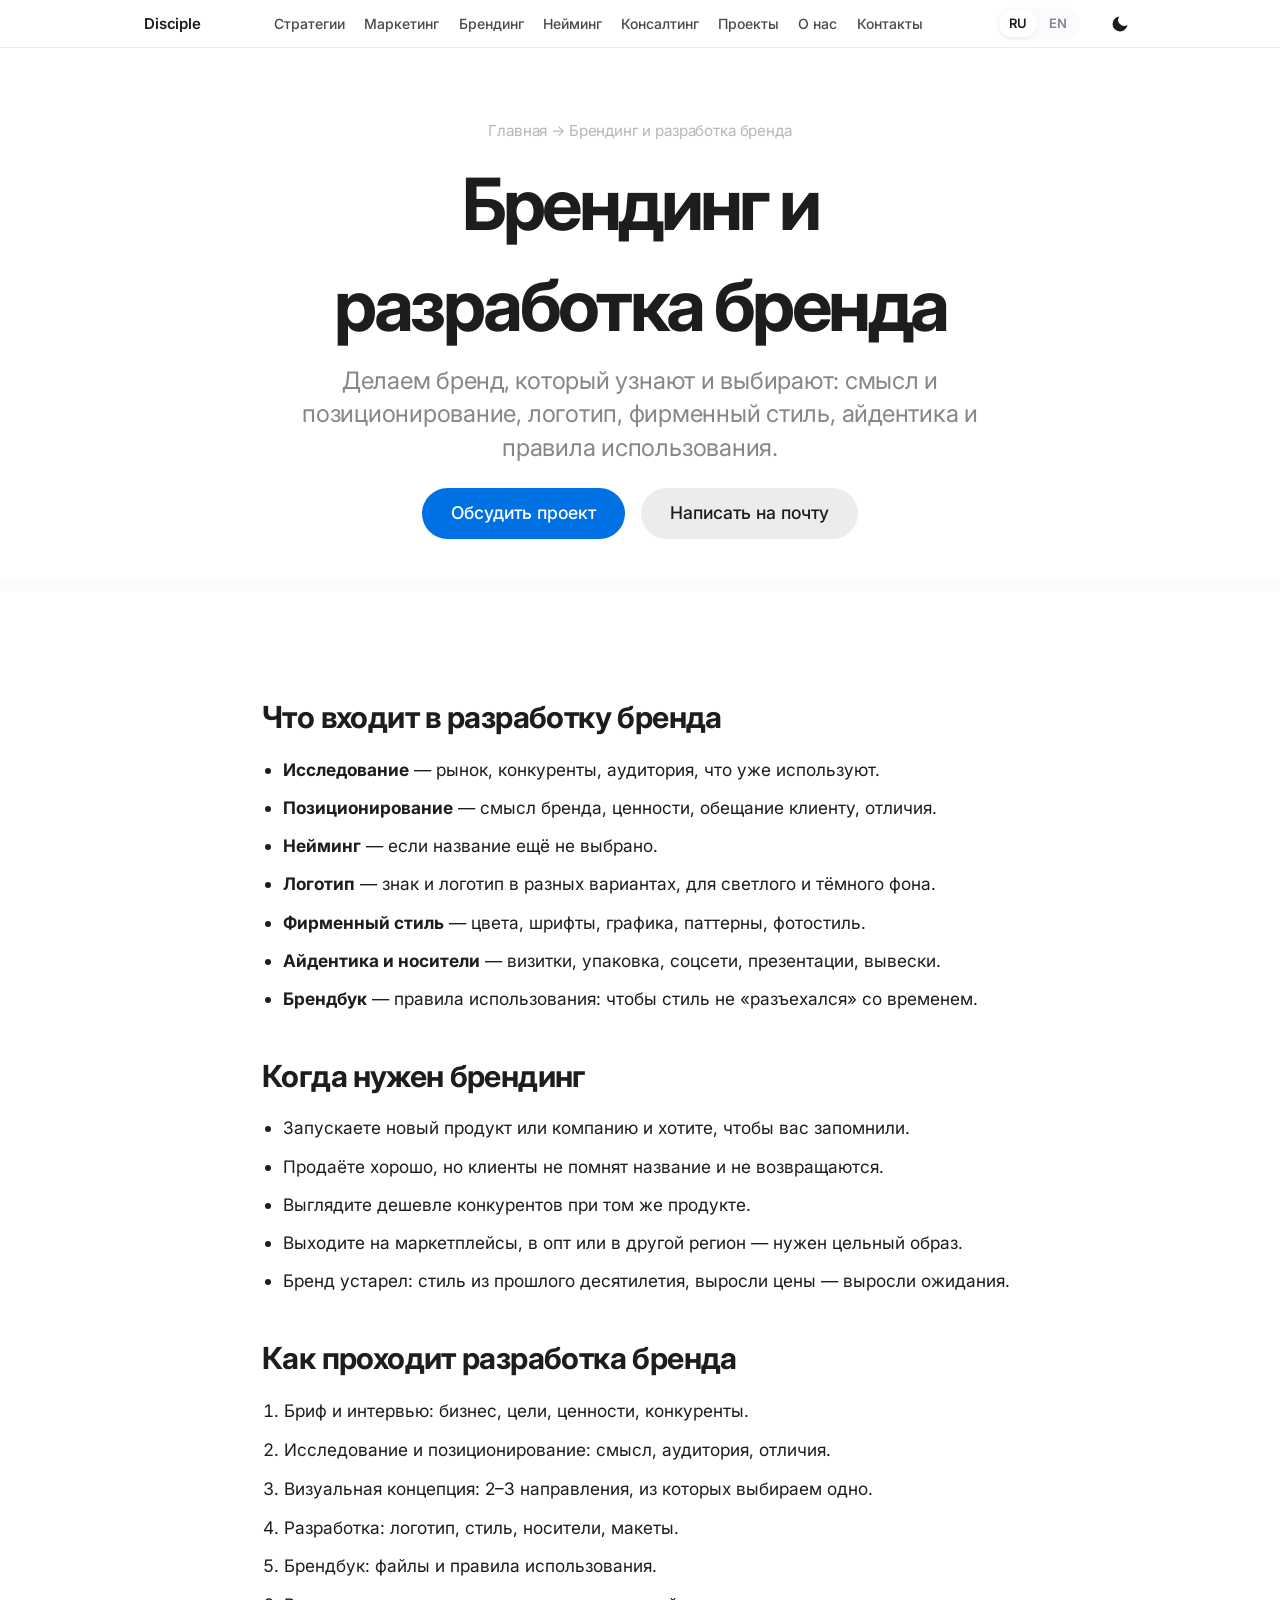
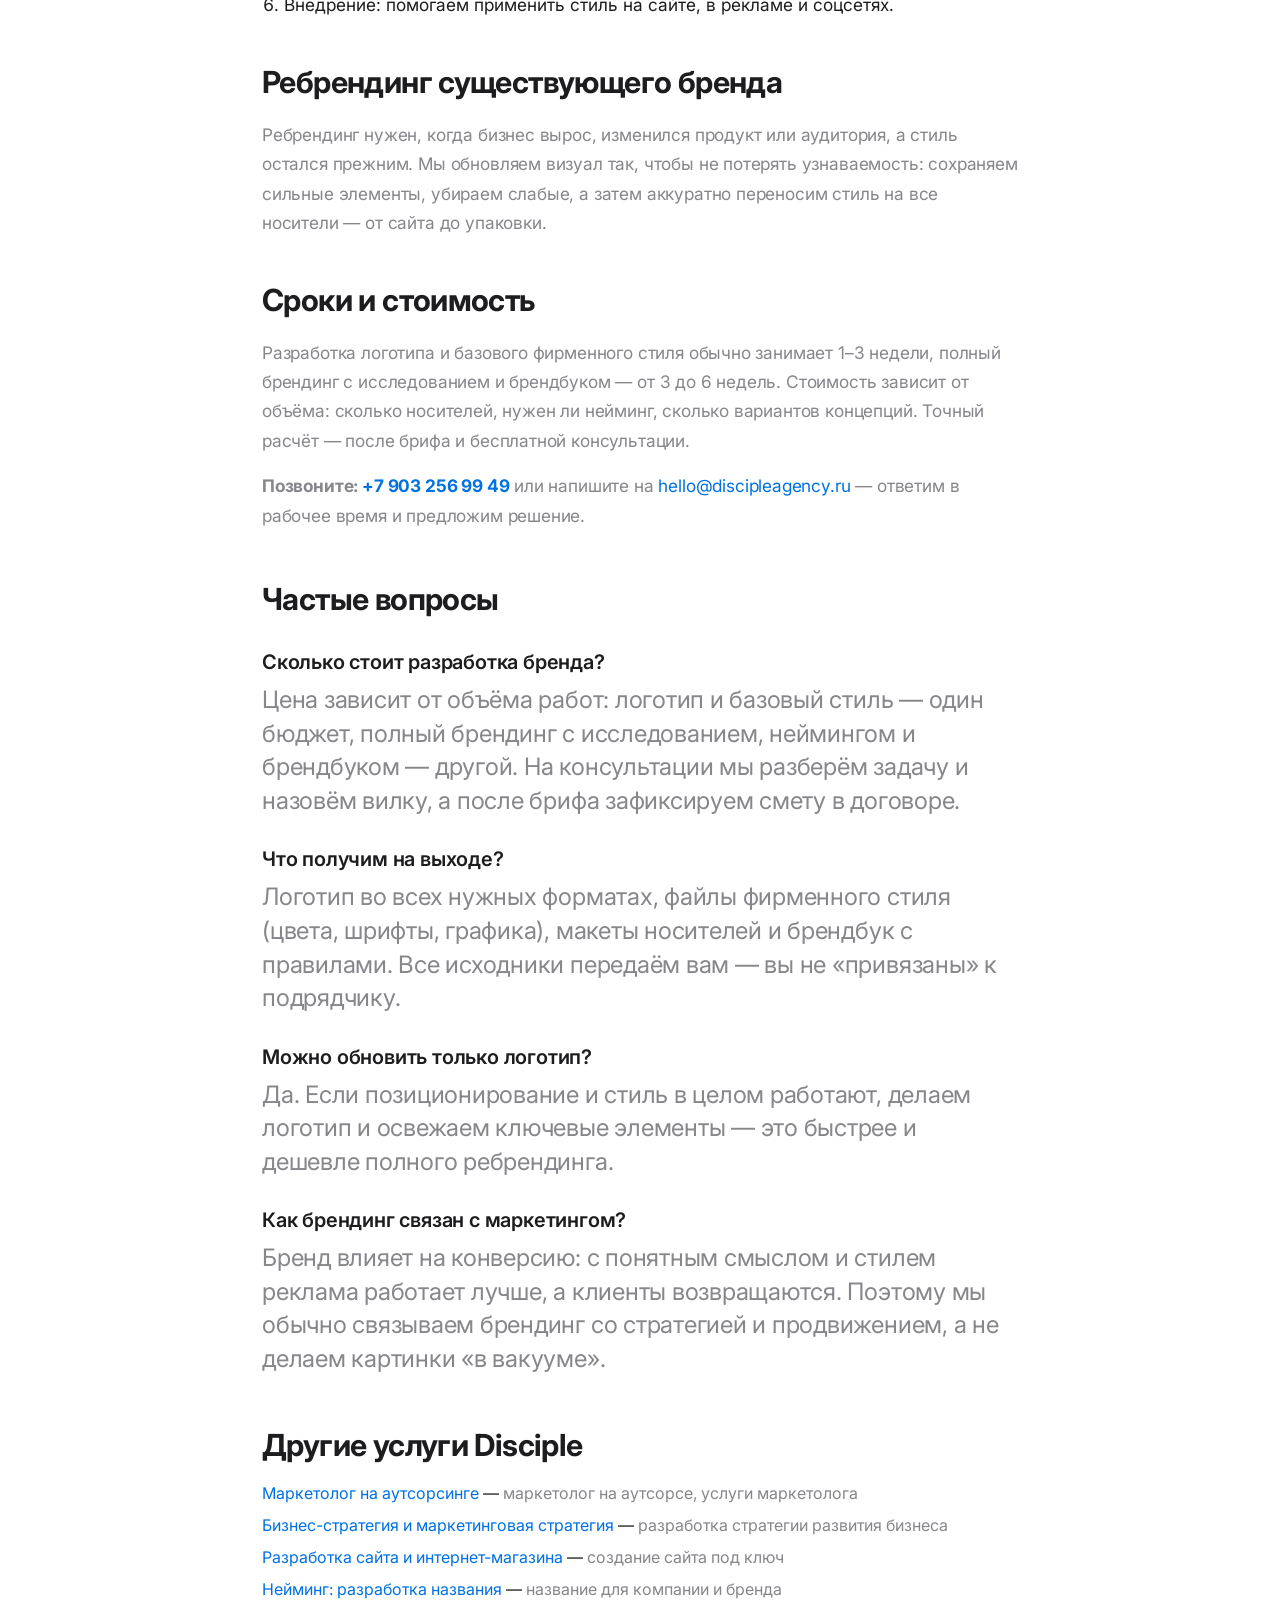
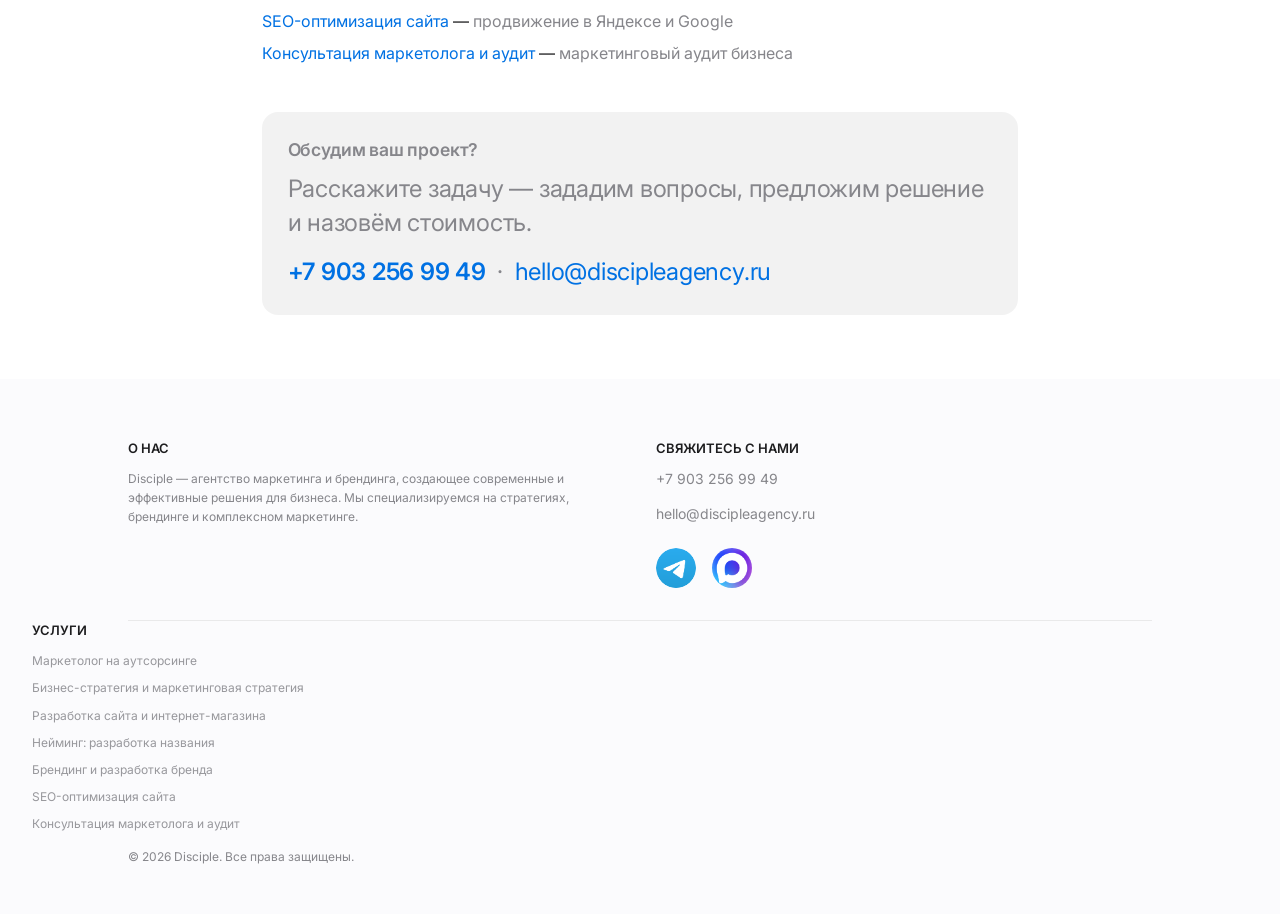
==== commit c05b0c6e: "Add files via upload" ====
--- a/brending.html
+++ b/brending.html
@@ -41,7 +41,7 @@
     "@type": "Organization",
     "name": "Disciple",
     "url": "https://discipleagency.ru/",
-    "telephone": "+7 903 130 77 14",
+    "telephone": "+7 903 256 99 49",
     "email": "hello@discipleagency.ru"
   },
   "areaServed": [
@@ -163,7 +163,7 @@
                 <h1>Брендинг и разработка бренда</h1>
                 <p>Делаем бренд, который узнают и выбирают: смысл и позиционирование, логотип, фирменный стиль, айдентика и правила использования.</p>
                 <div class="action-buttons">
-                    <a class="btn btn-primary" href="tel:+79031307714">Обсудить проект</a>
+                    <a class="btn btn-primary" href="tel:+79032569949">Обсудить проект</a>
                     <a class="btn" href="mailto:hello@discipleagency.ru" style="background:rgba(125,125,125,.15);color:var(--text-black);">Написать на почту</a>
                 </div>
             </div>
@@ -201,7 +201,7 @@
             <p style="font-size:1.08rem;line-height:1.7;margin:0 0 1rem;">Ребрендинг нужен, когда бизнес вырос, изменился продукт или аудитория, а стиль остался прежним. Мы обновляем визуал так, чтобы не потерять узнаваемость: сохраняем сильные элементы, убираем слабые, а затем аккуратно переносим стиль на все носители — от сайта до упаковки.</p>
             <h2 style="font-size:1.9rem;font-weight:700;letter-spacing:-.02em;margin:2.6rem 0 1rem;">Сроки и стоимость</h2>
             <p style="font-size:1.08rem;line-height:1.7;margin:0 0 1rem;">Разработка логотипа и базового фирменного стиля обычно занимает 1–3 недели, полный брендинг с исследованием и брендбуком — от 3 до 6 недель. Стоимость зависит от объёма: сколько носителей, нужен ли нейминг, сколько вариантов концепций. Точный расчёт — после брифа и бесплатной консультации.</p>
-            <p style="font-size:1.08rem;line-height:1.7;margin:0 0 1rem;"><b>Позвоните: <a href="tel:+79031307714" style="color:#0071e3;text-decoration:none;">+7 903 130 77 14</a></b> или напишите на <a href="mailto:hello@discipleagency.ru" style="color:#0071e3;text-decoration:none;">hello@discipleagency.ru</a> — ответим в рабочее время и предложим решение.</p>
+            <p style="font-size:1.08rem;line-height:1.7;margin:0 0 1rem;"><b>Позвоните: <a href="tel:+79032569949" style="color:#0071e3;text-decoration:none;">+7 903 256 99 49</a></b> или напишите на <a href="mailto:hello@discipleagency.ru" style="color:#0071e3;text-decoration:none;">hello@discipleagency.ru</a> — ответим в рабочее время и предложим решение.</p>
             <h2 style="font-size:1.9rem;font-weight:700;letter-spacing:-.02em;margin:3rem 0 1rem;">Частые вопросы</h2>
             <h3 style="font-size:1.25rem;font-weight:600;margin:1.8rem 0 .5rem;">Сколько стоит разработка бренда?</h3>
             <p style="margin:0 0 .4rem;">Цена зависит от объёма работ: логотип и базовый стиль — один бюджет, полный брендинг с исследованием, неймингом и брендбуком — другой. На консультации мы разберём задачу и назовём вилку, а после брифа зафиксируем смету в договоре.</p>
@@ -224,7 +224,7 @@
             <div style="margin:3rem 0 0;padding:1.6rem;border-radius:16px;background:rgba(125,125,125,.10);">
                 <p style="margin:0 0 .6rem;font-weight:600;font-size:1.1rem;">Обсудим ваш проект?</p>
                 <p style="margin:0 0 1rem;">Расскажите задачу — зададим вопросы, предложим решение и назовём стоимость.</p>
-                <p style="margin:0;"><a href="tel:+79031307714" style="color:#0071e3;text-decoration:none;font-weight:600;">+7 903 130 77 14</a>
+                <p style="margin:0;"><a href="tel:+79032569949" style="color:#0071e3;text-decoration:none;font-weight:600;">+7 903 256 99 49</a>
                 &nbsp;·&nbsp; <a href="mailto:hello@discipleagency.ru" style="color:#0071e3;text-decoration:none;">hello@discipleagency.ru</a></p>
             </div>
             </div>
@@ -239,7 +239,7 @@
             <div id="social" class="footer-col" style="text-align: left;">
                 <h4 data-i18n="footer.contact_title">СВЯЖИТЕСЬ С НАМИ</h4>
                 <div class="social-links" style="justify-content: flex-start; align-items: flex-start; display: flex; flex-direction: column; gap: 1rem;">
-                    <a href="tel:+79031307714" class="phone-link">+7 903 130 77 14</a>
+                    <a href="tel:+79032569949" class="phone-link">+7 903 256 99 49</a>
                     <a href="mailto:hello@discipleagency.ru">hello@discipleagency.ru</a>
                     <div style="display: flex; gap: 1rem; align-items: center; margin-top: 0.5rem;" class="footer-icons">
                         <a href="https://t.me/natan_anderson" target="_blank" aria-label="Telegram" class="social-icon" style="display:flex; justify-content:center; align-items:center; transition:transform 0.3s; width:40px; height:40px; overflow:hidden; border-radius:50%;"><img src="./public/images/tg.png" alt="Telegram" style="width:100%; height:100%; object-fit:contain;"></a>
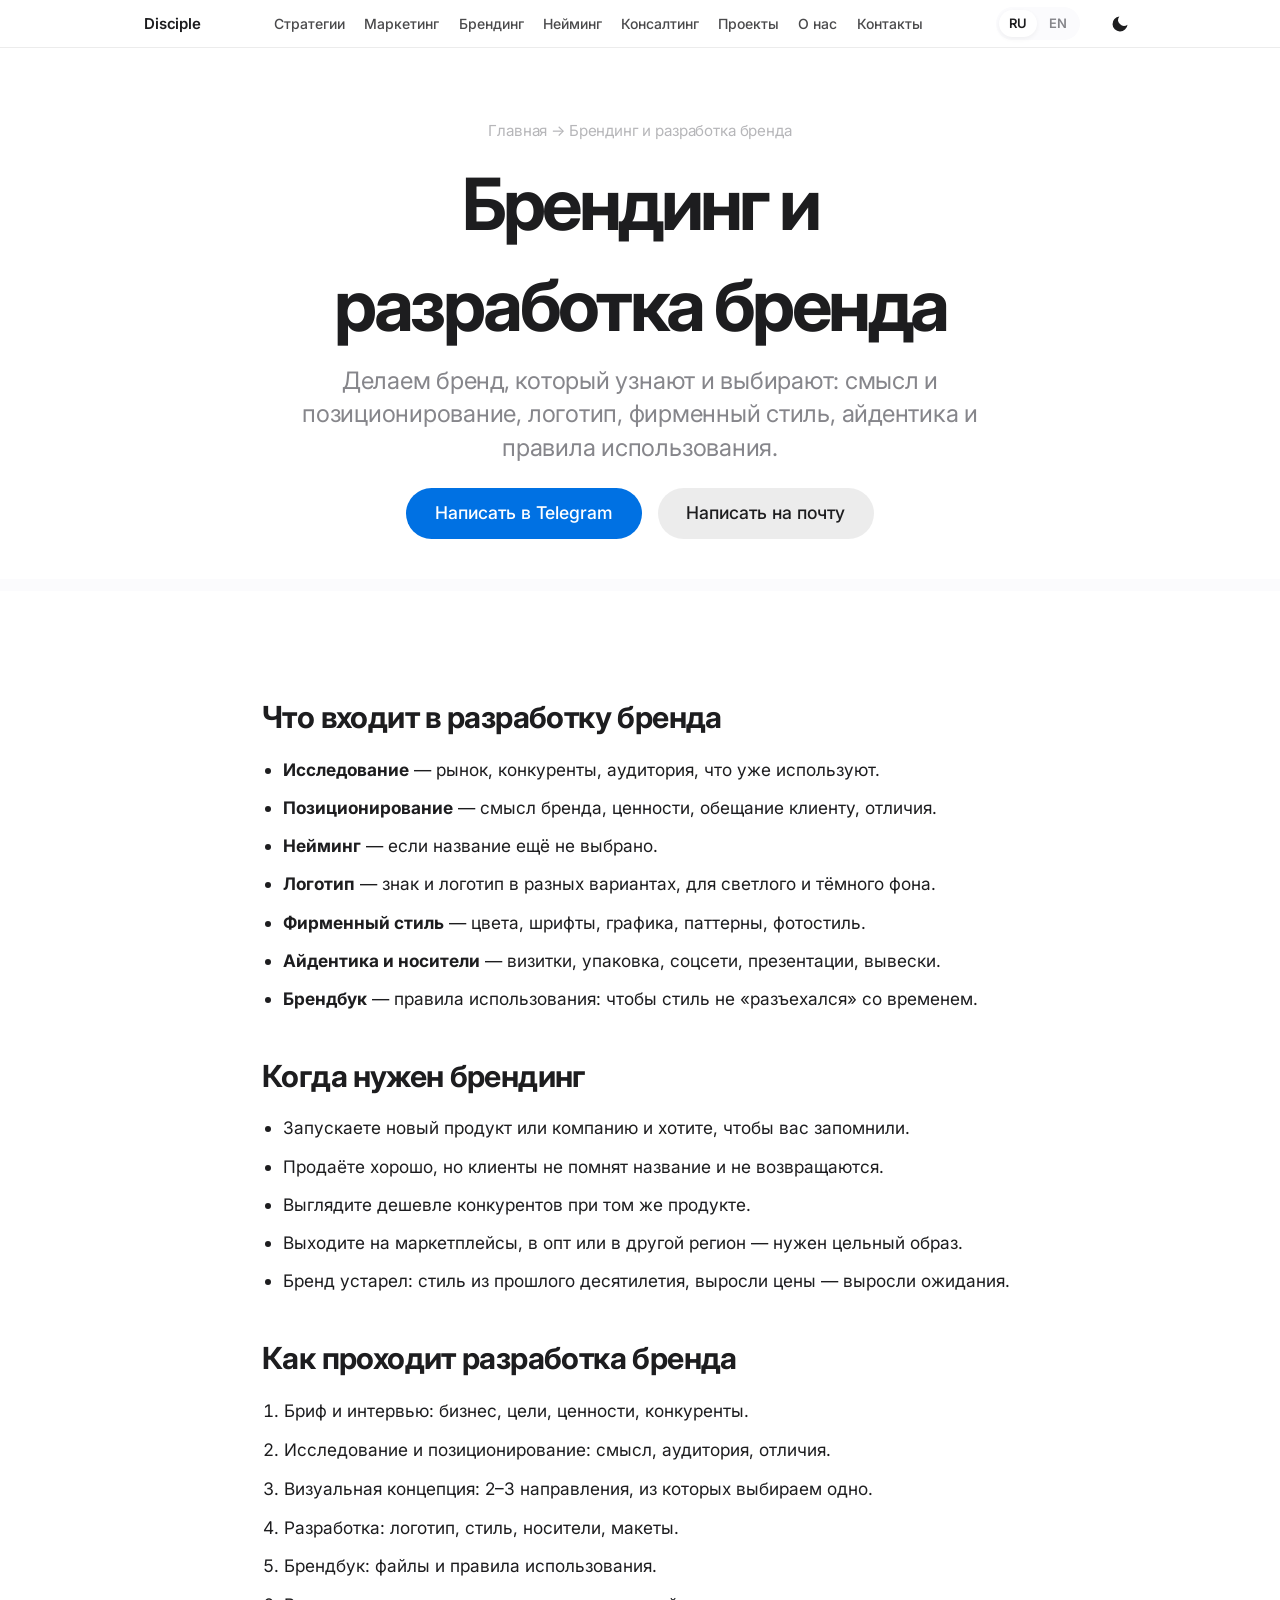
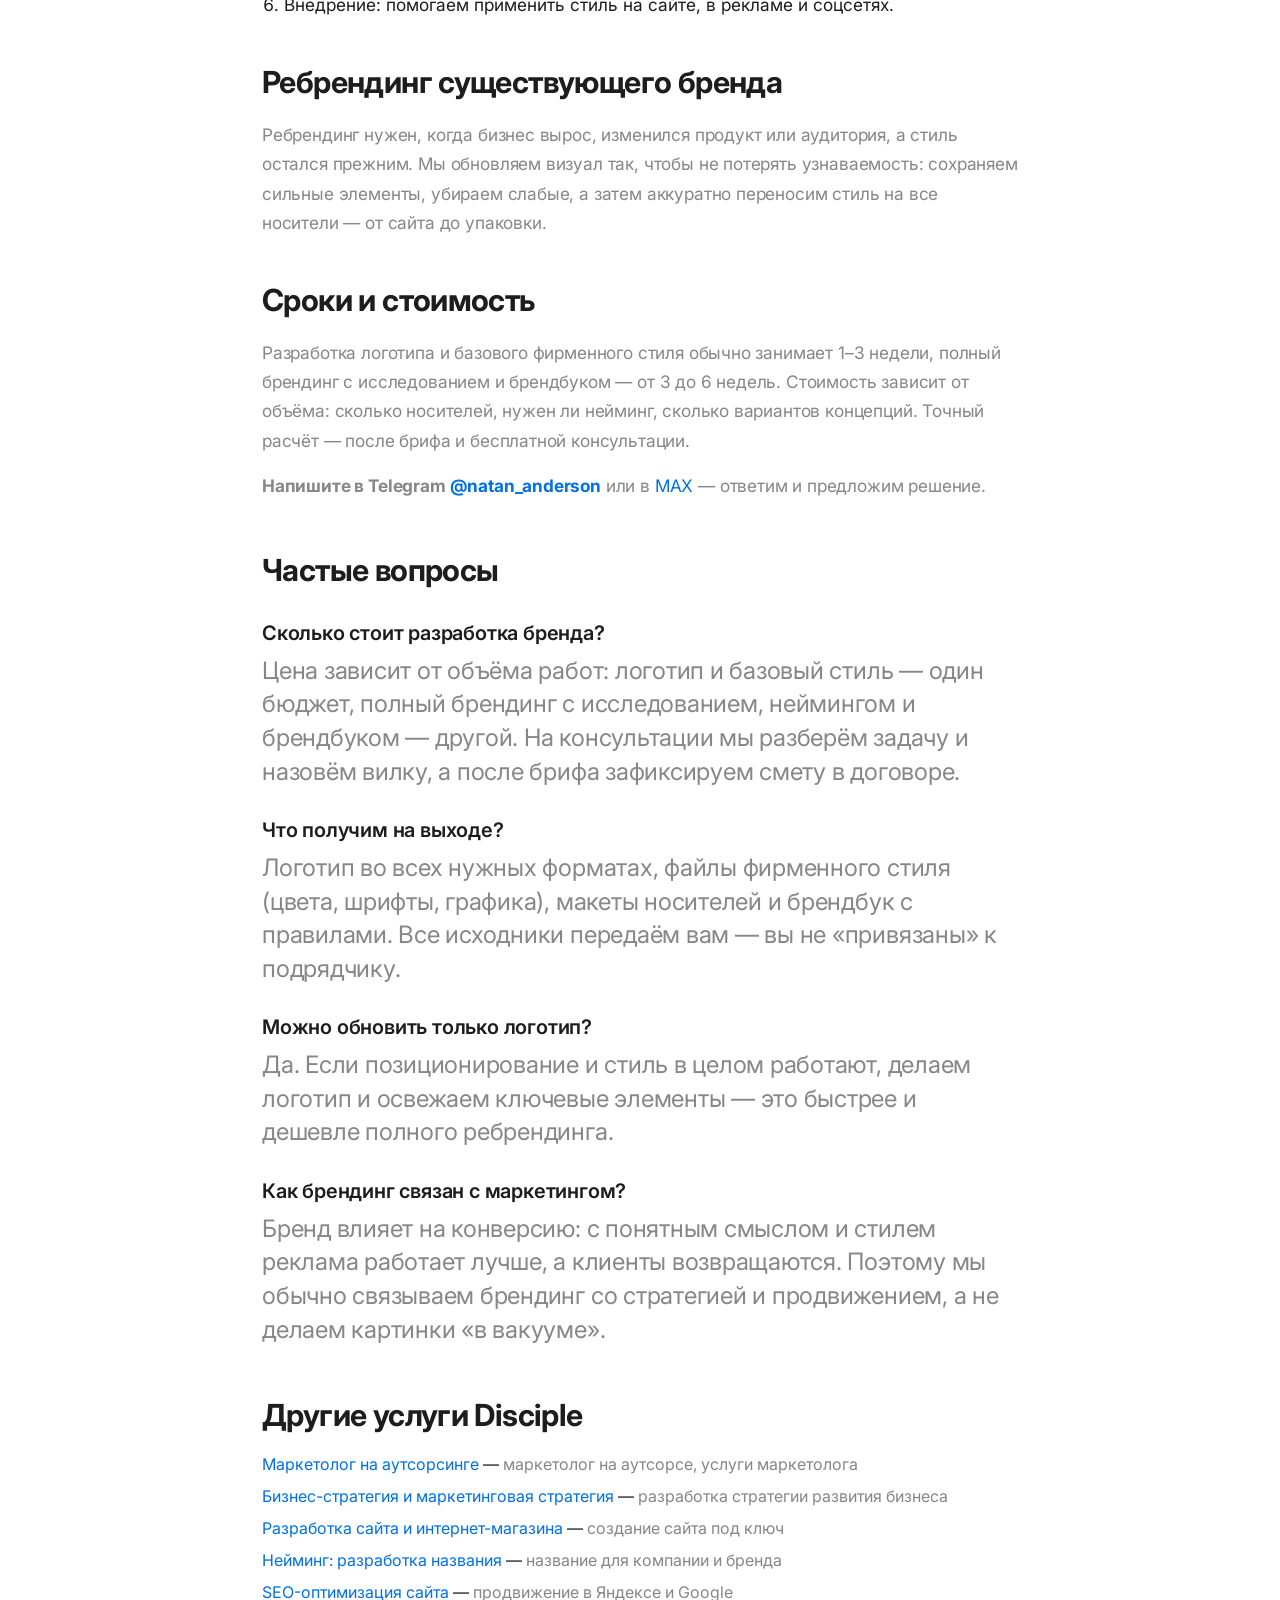
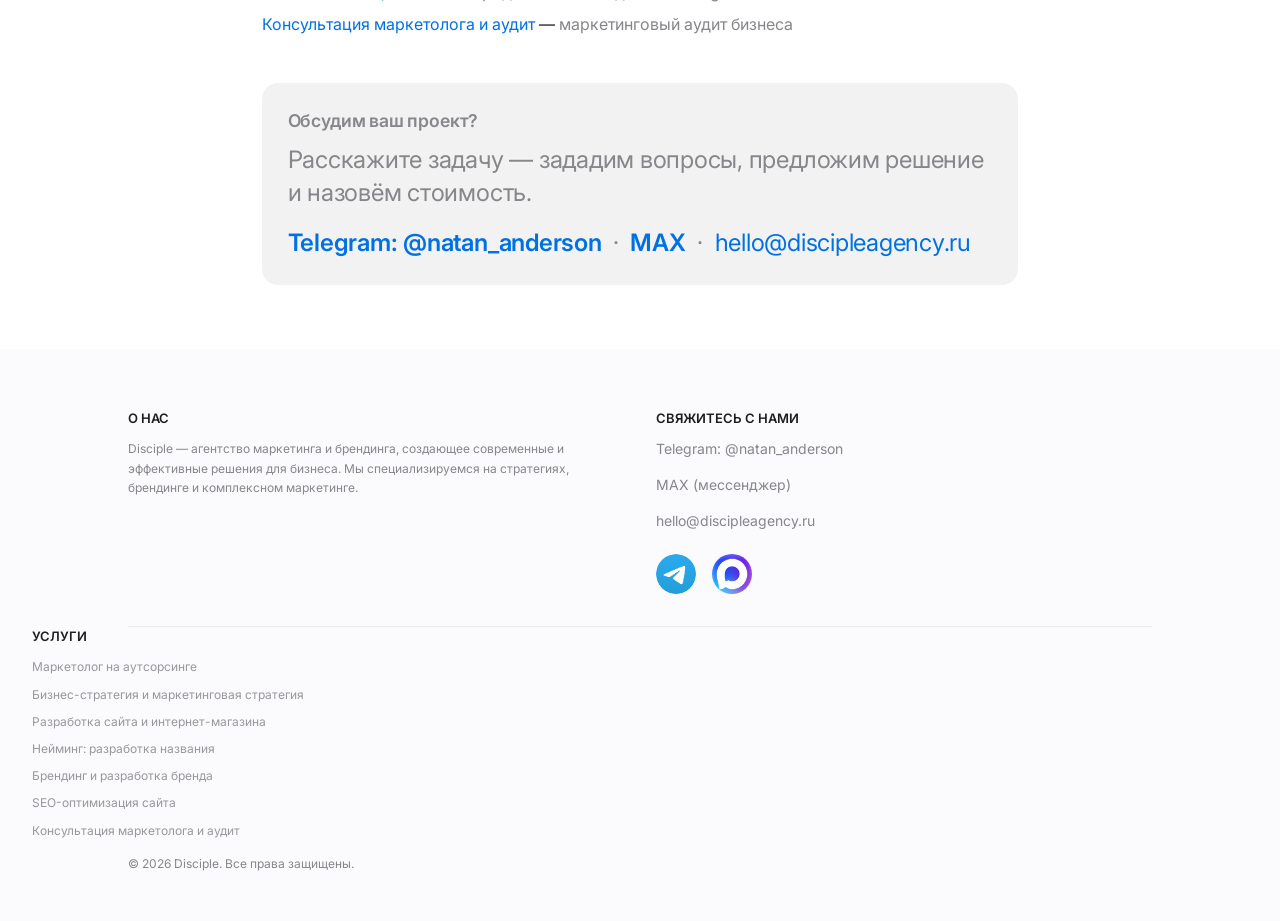
==== commit 300369ed: "Add files via upload" ====
--- a/brending.html
+++ b/brending.html
@@ -4,14 +4,14 @@
     <meta charset="UTF-8">
     <meta name="viewport" content="width=device-width, initial-scale=1.0">
     <title>Брендинг и разработка бренда: логотип, фирменный стиль, айдентика | Disciple</title>
-    <meta name="description" content="Разработка бренда с нуля и ребрендинг: исследование, позиционирование, логотип, фирменный стиль, айдентика и брендбук. Москва и вся Россия." />
+    <meta name="description" content="Разработка бренда с нуля и ребрендинг: исследование, позиционирование, логотип, фирменный стиль, айдентика и брендбук. Работаем по всей России." />
     <link rel="canonical" href="https://discipleagency.ru/brending.html" />
     <meta name="robots" content="index, follow, max-image-preview:large" />
     <meta property="og:type" content="website" />
     <meta property="og:site_name" content="Disciple" />
     <meta property="og:locale" content="ru_RU" />
     <meta property="og:title" content="Брендинг и разработка бренда: логотип, фирменный стиль, айдентика | Disciple" />
-    <meta property="og:description" content="Разработка бренда с нуля и ребрендинг: исследование, позиционирование, логотип, фирменный стиль, айдентика и брендбук. Москва и вся Россия." />
+    <meta property="og:description" content="Разработка бренда с нуля и ребрендинг: исследование, позиционирование, логотип, фирменный стиль, айдентика и брендбук. Работаем по всей России." />
     <meta property="og:url" content="https://discipleagency.ru/brending.html" />
     <meta property="og:image" content="https://discipleagency.ru/public/images/og-disciple.png" />
     <meta name="twitter:card" content="summary_large_image" />
@@ -41,22 +41,9 @@
     "@type": "Organization",
     "name": "Disciple",
     "url": "https://discipleagency.ru/",
-    "telephone": "+7 903 256 99 49",
     "email": "hello@discipleagency.ru"
   },
   "areaServed": [
-    {
-      "@type": "City",
-      "name": "Москва"
-    },
-    {
-      "@type": "City",
-      "name": "Красногорск"
-    },
-    {
-      "@type": "AdministrativeArea",
-      "name": "Московская область"
-    },
     {
       "@type": "Country",
       "name": "Россия"
@@ -163,7 +150,7 @@
                 <h1>Брендинг и разработка бренда</h1>
                 <p>Делаем бренд, который узнают и выбирают: смысл и позиционирование, логотип, фирменный стиль, айдентика и правила использования.</p>
                 <div class="action-buttons">
-                    <a class="btn btn-primary" href="tel:+79032569949">Обсудить проект</a>
+                    <a class="btn btn-primary" href="https://t.me/natan_anderson" target="_blank" rel="noopener">Написать в Telegram</a>
                     <a class="btn" href="mailto:hello@discipleagency.ru" style="background:rgba(125,125,125,.15);color:var(--text-black);">Написать на почту</a>
                 </div>
             </div>
@@ -201,7 +188,7 @@
             <p style="font-size:1.08rem;line-height:1.7;margin:0 0 1rem;">Ребрендинг нужен, когда бизнес вырос, изменился продукт или аудитория, а стиль остался прежним. Мы обновляем визуал так, чтобы не потерять узнаваемость: сохраняем сильные элементы, убираем слабые, а затем аккуратно переносим стиль на все носители — от сайта до упаковки.</p>
             <h2 style="font-size:1.9rem;font-weight:700;letter-spacing:-.02em;margin:2.6rem 0 1rem;">Сроки и стоимость</h2>
             <p style="font-size:1.08rem;line-height:1.7;margin:0 0 1rem;">Разработка логотипа и базового фирменного стиля обычно занимает 1–3 недели, полный брендинг с исследованием и брендбуком — от 3 до 6 недель. Стоимость зависит от объёма: сколько носителей, нужен ли нейминг, сколько вариантов концепций. Точный расчёт — после брифа и бесплатной консультации.</p>
-            <p style="font-size:1.08rem;line-height:1.7;margin:0 0 1rem;"><b>Позвоните: <a href="tel:+79032569949" style="color:#0071e3;text-decoration:none;">+7 903 256 99 49</a></b> или напишите на <a href="mailto:hello@discipleagency.ru" style="color:#0071e3;text-decoration:none;">hello@discipleagency.ru</a> — ответим в рабочее время и предложим решение.</p>
+            <p style="font-size:1.08rem;line-height:1.7;margin:0 0 1rem;"><b>Напишите в Telegram <a href="https://t.me/natan_anderson" style="color:#0071e3;text-decoration:none;">@natan_anderson</a></b> или в <a href="https://max.ru/u/f9LHodD0cOK2ohU6UWMUIdOQGYH06No6xibVzCJrrPnC4aJIppUf8dnTX9w" style="color:#0071e3;text-decoration:none;">MAX</a> — ответим и предложим решение.</p>
             <h2 style="font-size:1.9rem;font-weight:700;letter-spacing:-.02em;margin:3rem 0 1rem;">Частые вопросы</h2>
             <h3 style="font-size:1.25rem;font-weight:600;margin:1.8rem 0 .5rem;">Сколько стоит разработка бренда?</h3>
             <p style="margin:0 0 .4rem;">Цена зависит от объёма работ: логотип и базовый стиль — один бюджет, полный брендинг с исследованием, неймингом и брендбуком — другой. На консультации мы разберём задачу и назовём вилку, а после брифа зафиксируем смету в договоре.</p>
@@ -224,7 +211,8 @@
             <div style="margin:3rem 0 0;padding:1.6rem;border-radius:16px;background:rgba(125,125,125,.10);">
                 <p style="margin:0 0 .6rem;font-weight:600;font-size:1.1rem;">Обсудим ваш проект?</p>
                 <p style="margin:0 0 1rem;">Расскажите задачу — зададим вопросы, предложим решение и назовём стоимость.</p>
-                <p style="margin:0;"><a href="tel:+79032569949" style="color:#0071e3;text-decoration:none;font-weight:600;">+7 903 256 99 49</a>
+                <p style="margin:0;"><a href="https://t.me/natan_anderson" style="color:#0071e3;text-decoration:none;font-weight:600;">Telegram: @natan_anderson</a>
+                &nbsp;·&nbsp; <a href="https://max.ru/u/f9LHodD0cOK2ohU6UWMUIdOQGYH06No6xibVzCJrrPnC4aJIppUf8dnTX9w" style="color:#0071e3;text-decoration:none;font-weight:600;">MAX</a>
                 &nbsp;·&nbsp; <a href="mailto:hello@discipleagency.ru" style="color:#0071e3;text-decoration:none;">hello@discipleagency.ru</a></p>
             </div>
             </div>
@@ -239,7 +227,7 @@
             <div id="social" class="footer-col" style="text-align: left;">
                 <h4 data-i18n="footer.contact_title">СВЯЖИТЕСЬ С НАМИ</h4>
                 <div class="social-links" style="justify-content: flex-start; align-items: flex-start; display: flex; flex-direction: column; gap: 1rem;">
-                    <a href="tel:+79032569949" class="phone-link">+7 903 256 99 49</a>
+                    <a href="https://t.me/natan_anderson" class="phone-link" target="_blank" rel="noopener">Telegram: @natan_anderson</a><a href="https://max.ru/u/f9LHodD0cOK2ohU6UWMUIdOQGYH06No6xibVzCJrrPnC4aJIppUf8dnTX9w" class="phone-link" target="_blank" rel="noopener">MAX (мессенджер)</a>
                     <a href="mailto:hello@discipleagency.ru">hello@discipleagency.ru</a>
                     <div style="display: flex; gap: 1rem; align-items: center; margin-top: 0.5rem;" class="footer-icons">
                         <a href="https://t.me/natan_anderson" target="_blank" aria-label="Telegram" class="social-icon" style="display:flex; justify-content:center; align-items:center; transition:transform 0.3s; width:40px; height:40px; overflow:hidden; border-radius:50%;"><img src="./public/images/tg.png" alt="Telegram" style="width:100%; height:100%; object-fit:contain;"></a>
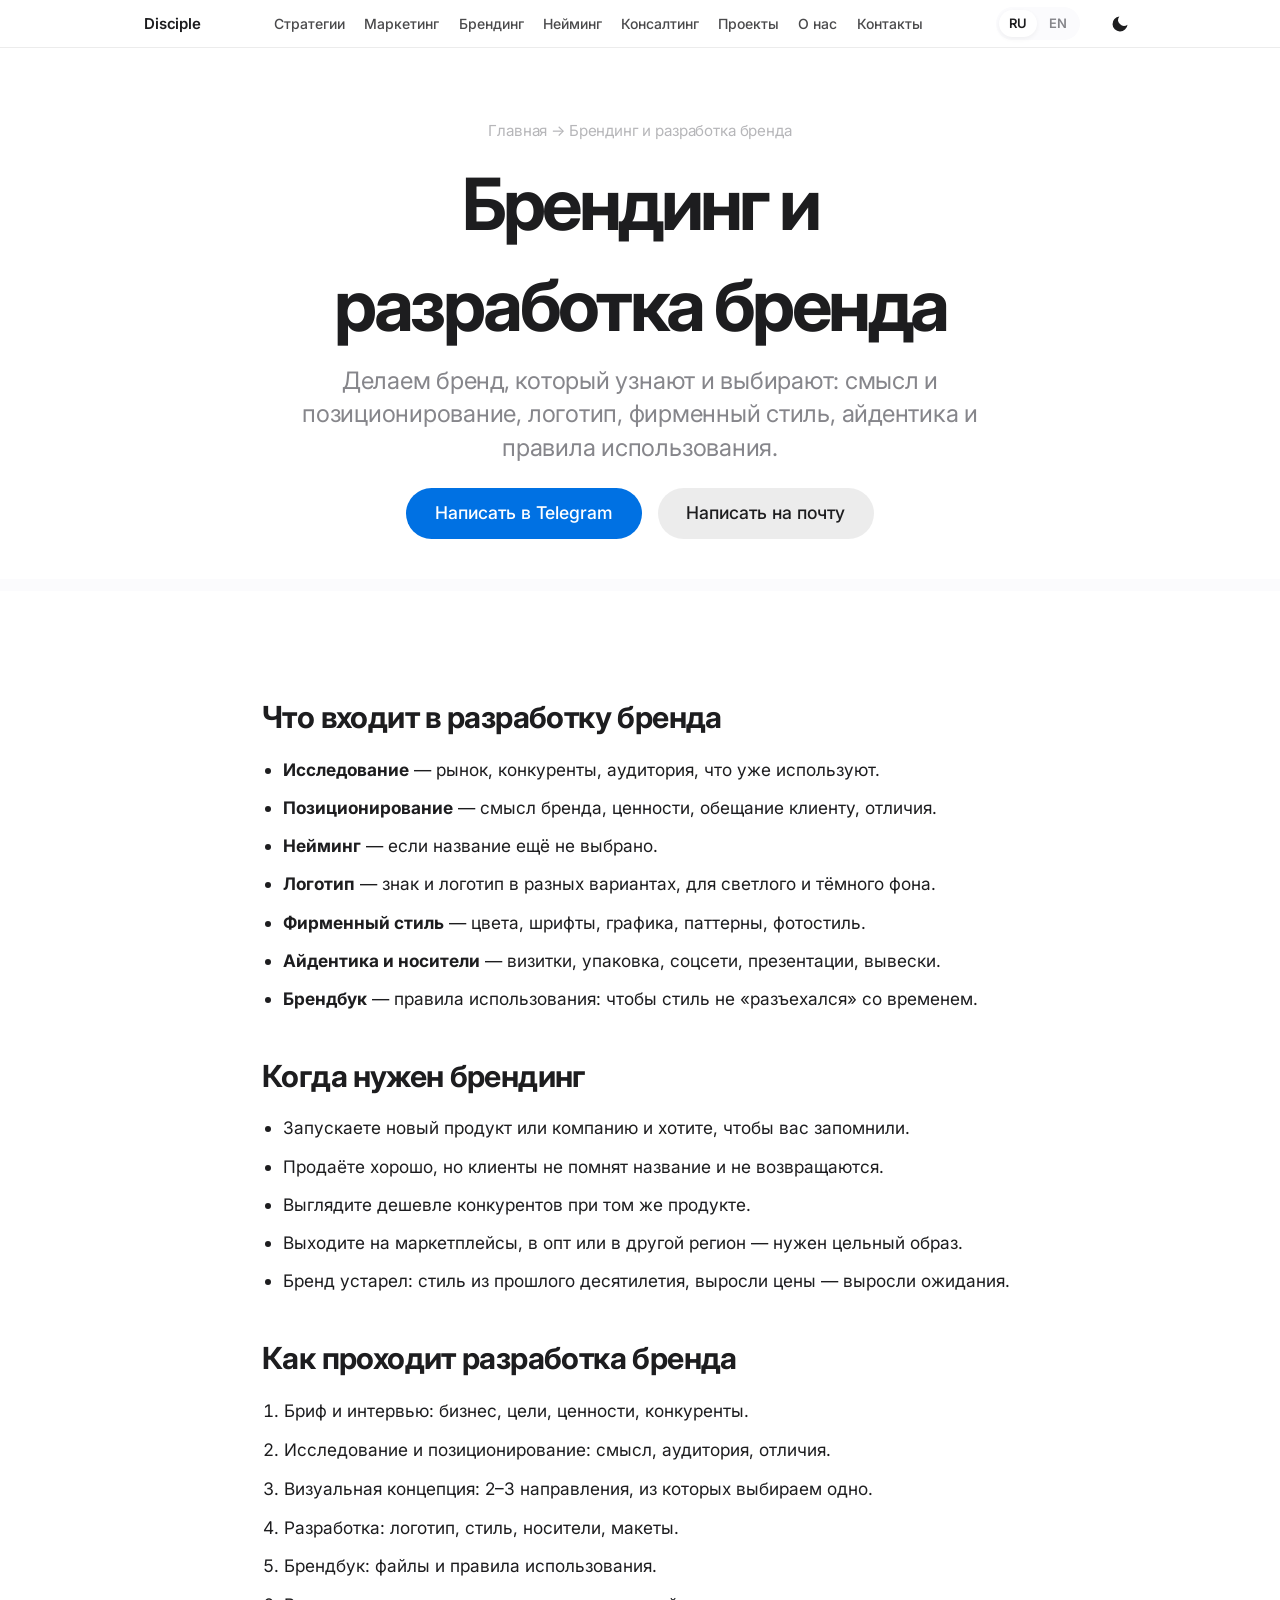
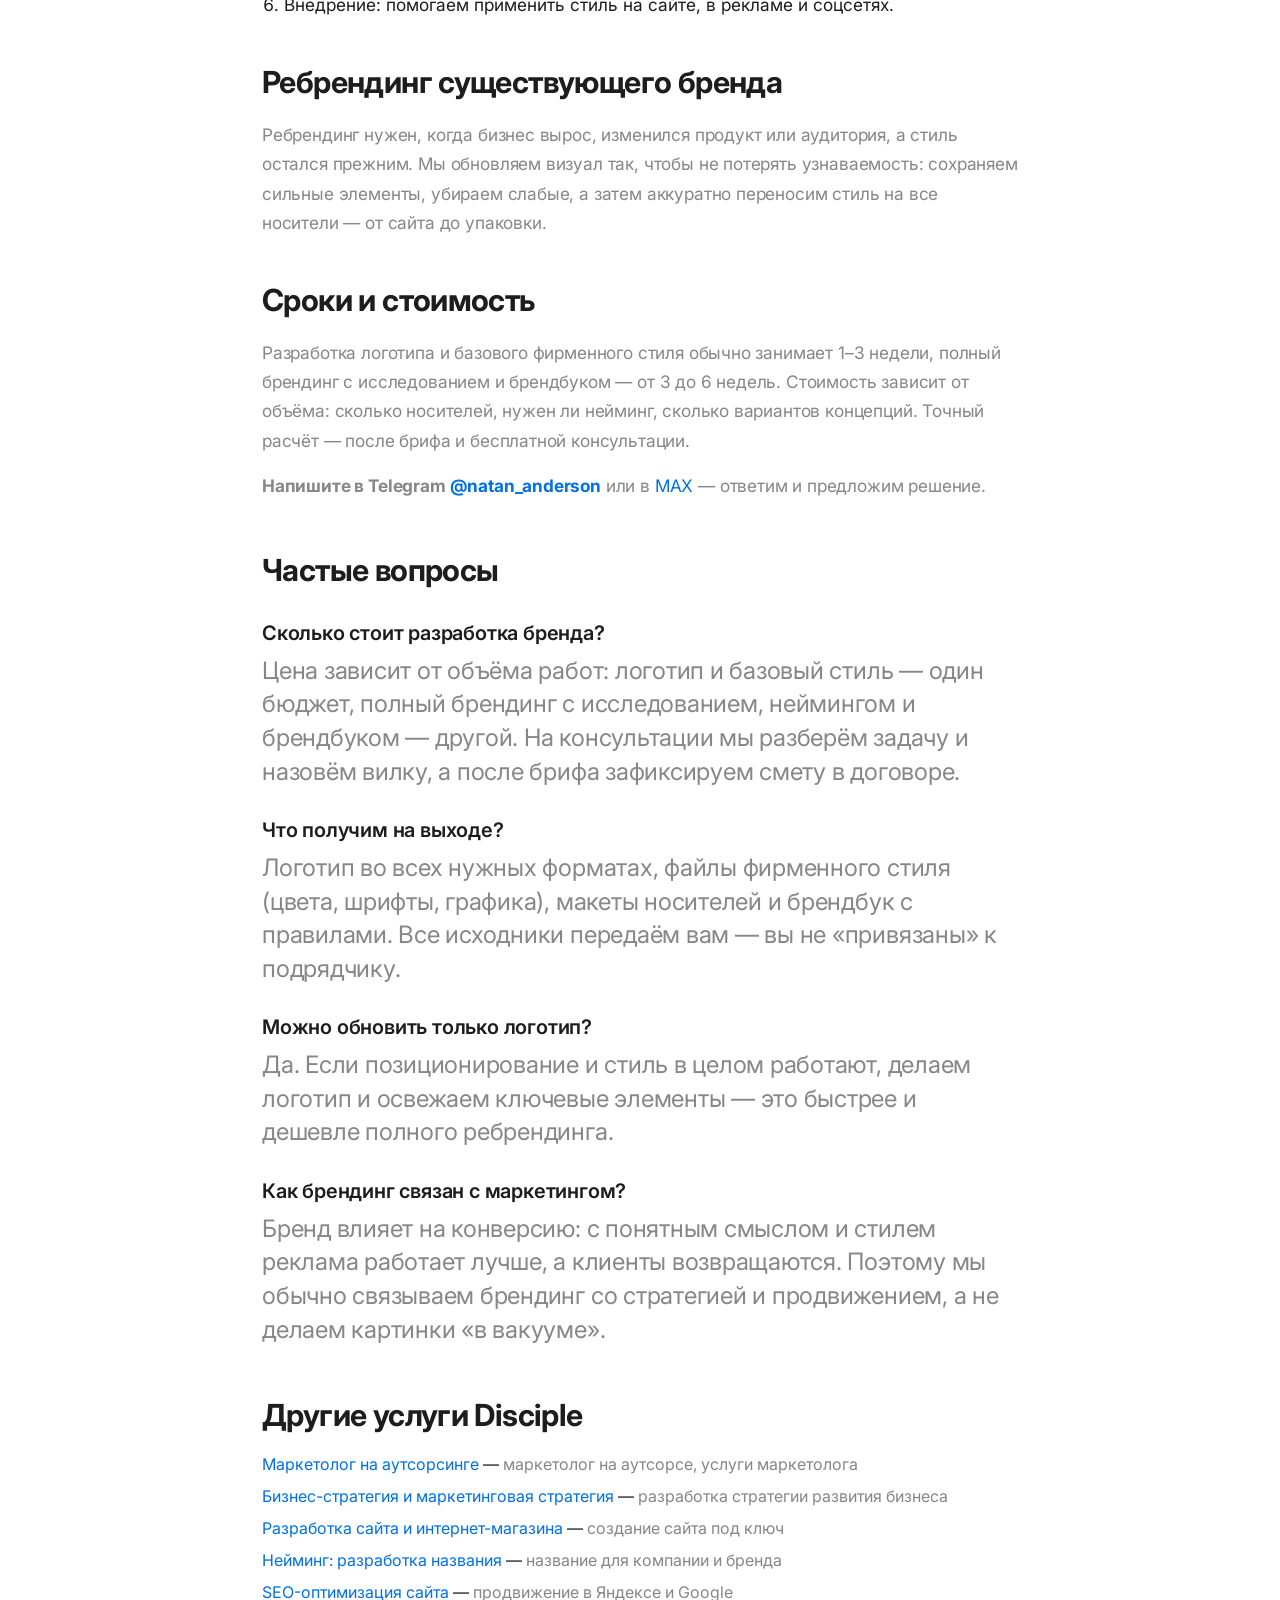
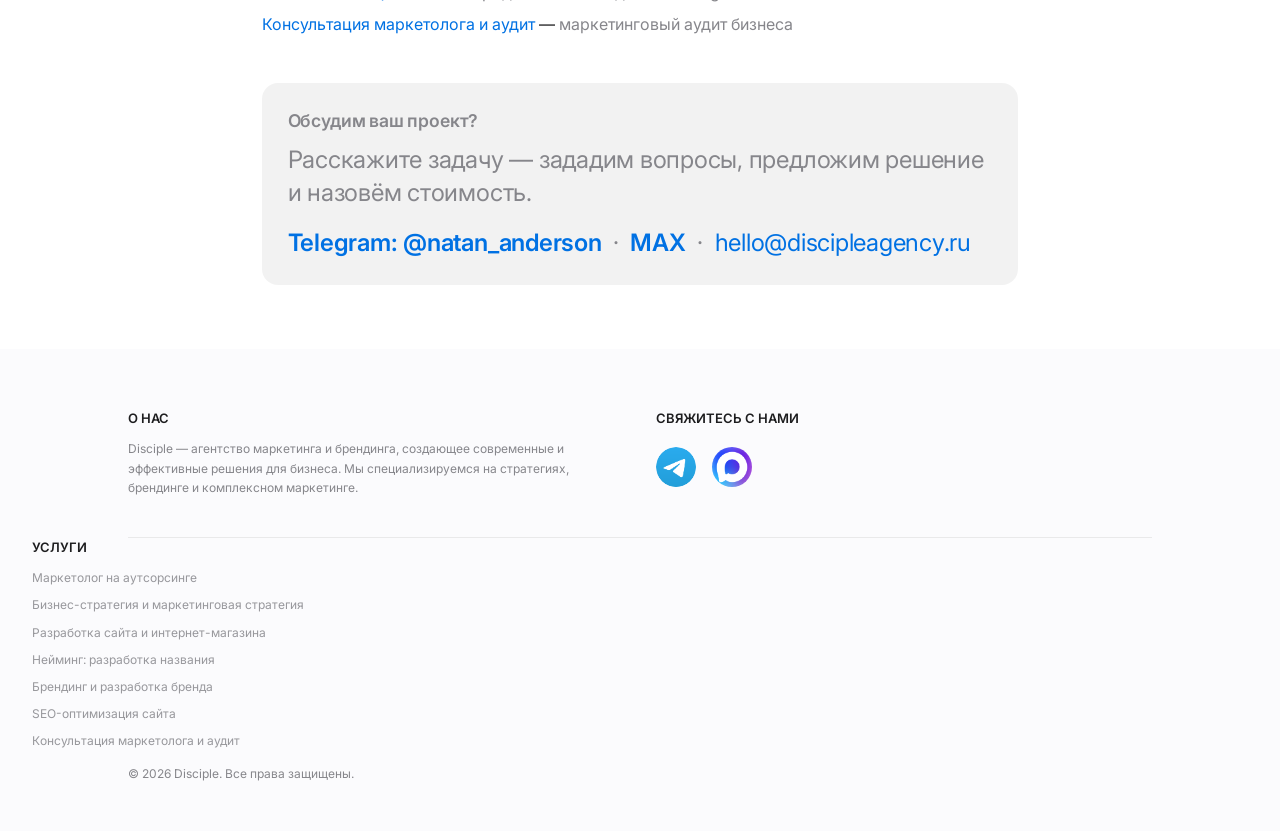
==== commit d6ad8140: "Add files via upload" ====
--- a/brending.html
+++ b/brending.html
@@ -227,8 +227,7 @@
             <div id="social" class="footer-col" style="text-align: left;">
                 <h4 data-i18n="footer.contact_title">СВЯЖИТЕСЬ С НАМИ</h4>
                 <div class="social-links" style="justify-content: flex-start; align-items: flex-start; display: flex; flex-direction: column; gap: 1rem;">
-                    <a href="https://t.me/natan_anderson" class="phone-link" target="_blank" rel="noopener">Telegram: @natan_anderson</a><a href="https://max.ru/u/f9LHodD0cOK2ohU6UWMUIdOQGYH06No6xibVzCJrrPnC4aJIppUf8dnTX9w" class="phone-link" target="_blank" rel="noopener">MAX (мессенджер)</a>
-                    <a href="mailto:hello@discipleagency.ru">hello@discipleagency.ru</a>
+
                     <div style="display: flex; gap: 1rem; align-items: center; margin-top: 0.5rem;" class="footer-icons">
                         <a href="https://t.me/natan_anderson" target="_blank" aria-label="Telegram" class="social-icon" style="display:flex; justify-content:center; align-items:center; transition:transform 0.3s; width:40px; height:40px; overflow:hidden; border-radius:50%;"><img src="./public/images/tg.png" alt="Telegram" style="width:100%; height:100%; object-fit:contain;"></a>
                         <a href="https://max.ru/u/f9LHodD0cOK2ohU6UWMUIdOQGYH06No6xibVzCJrrPnC4aJIppUf8dnTX9w" target="_blank" aria-label="MAKS" class="social-icon" style="display:flex; justify-content:center; align-items:center; transition:transform 0.3s; width:40px; height:40px; overflow:hidden; border-radius:50%;"><img src="./public/images/max.png" alt="MAX" style="width:100%; height:100%; object-fit:contain;"></a>
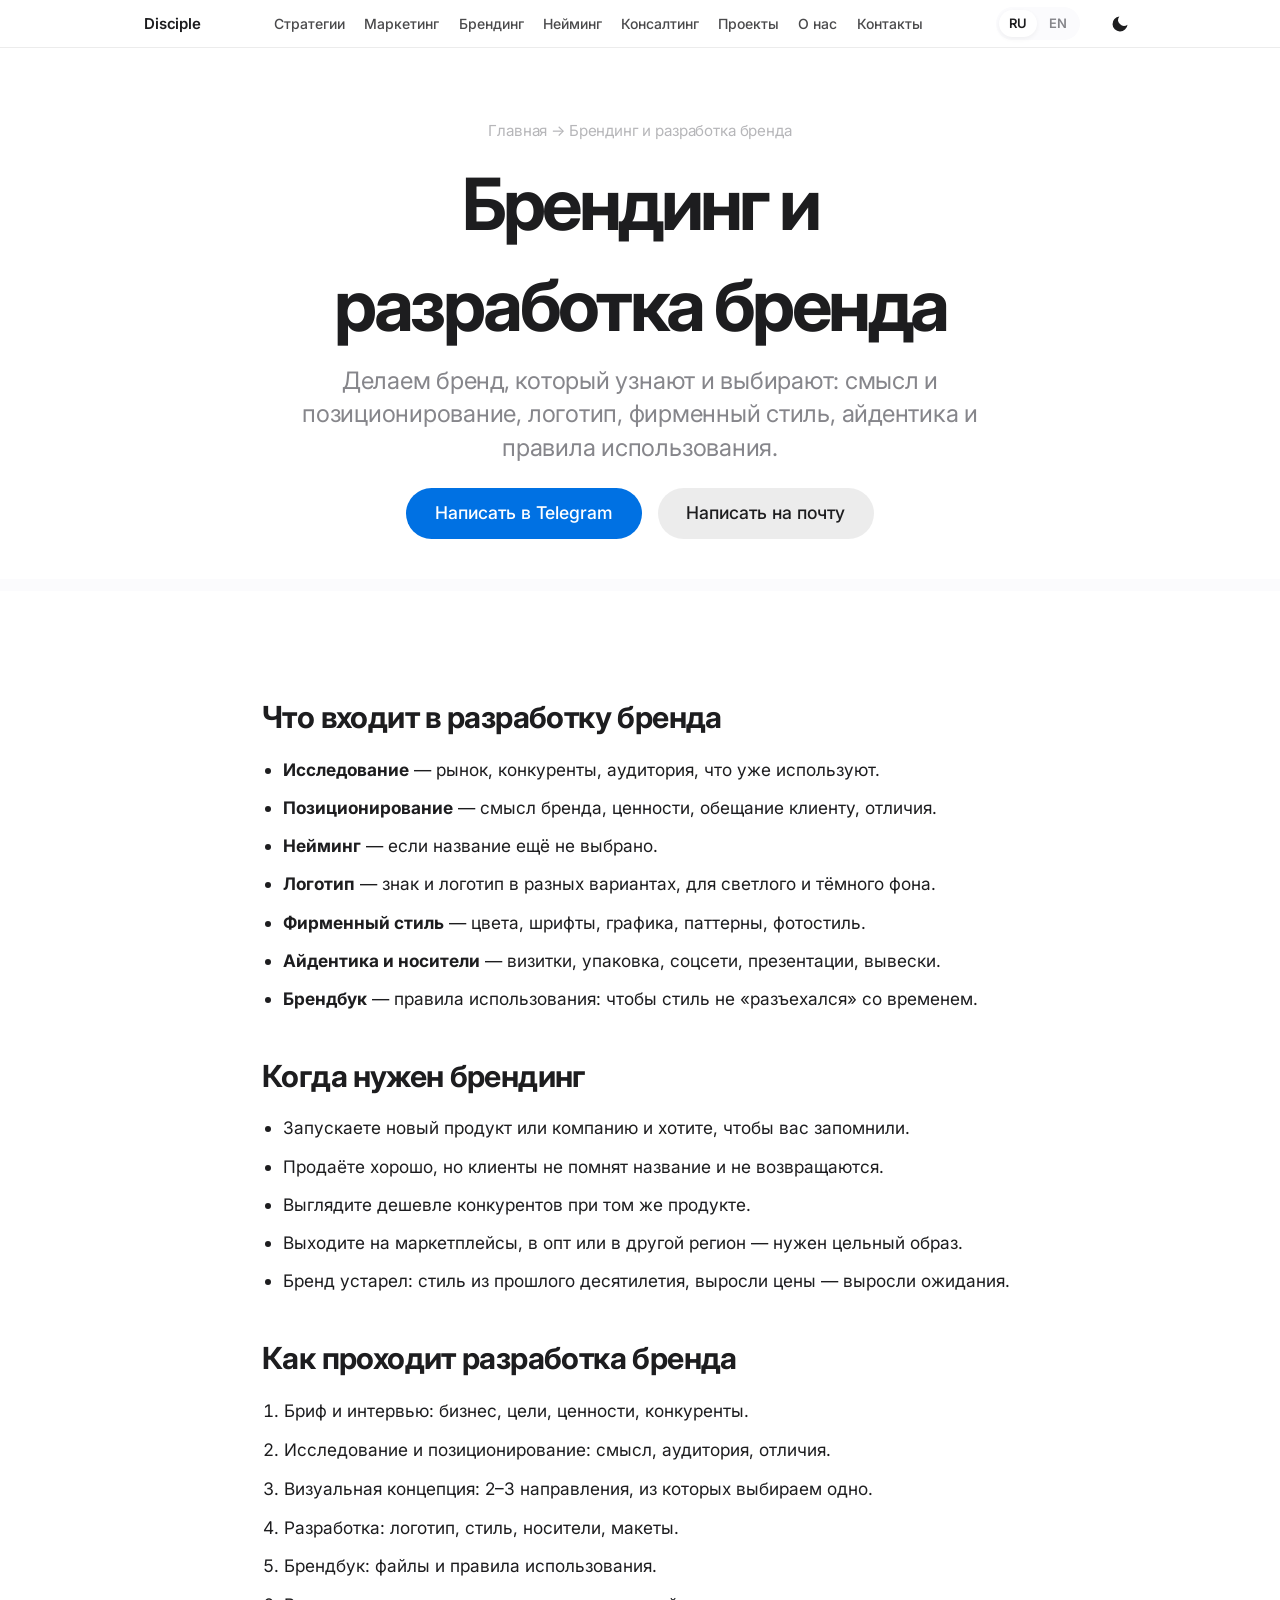
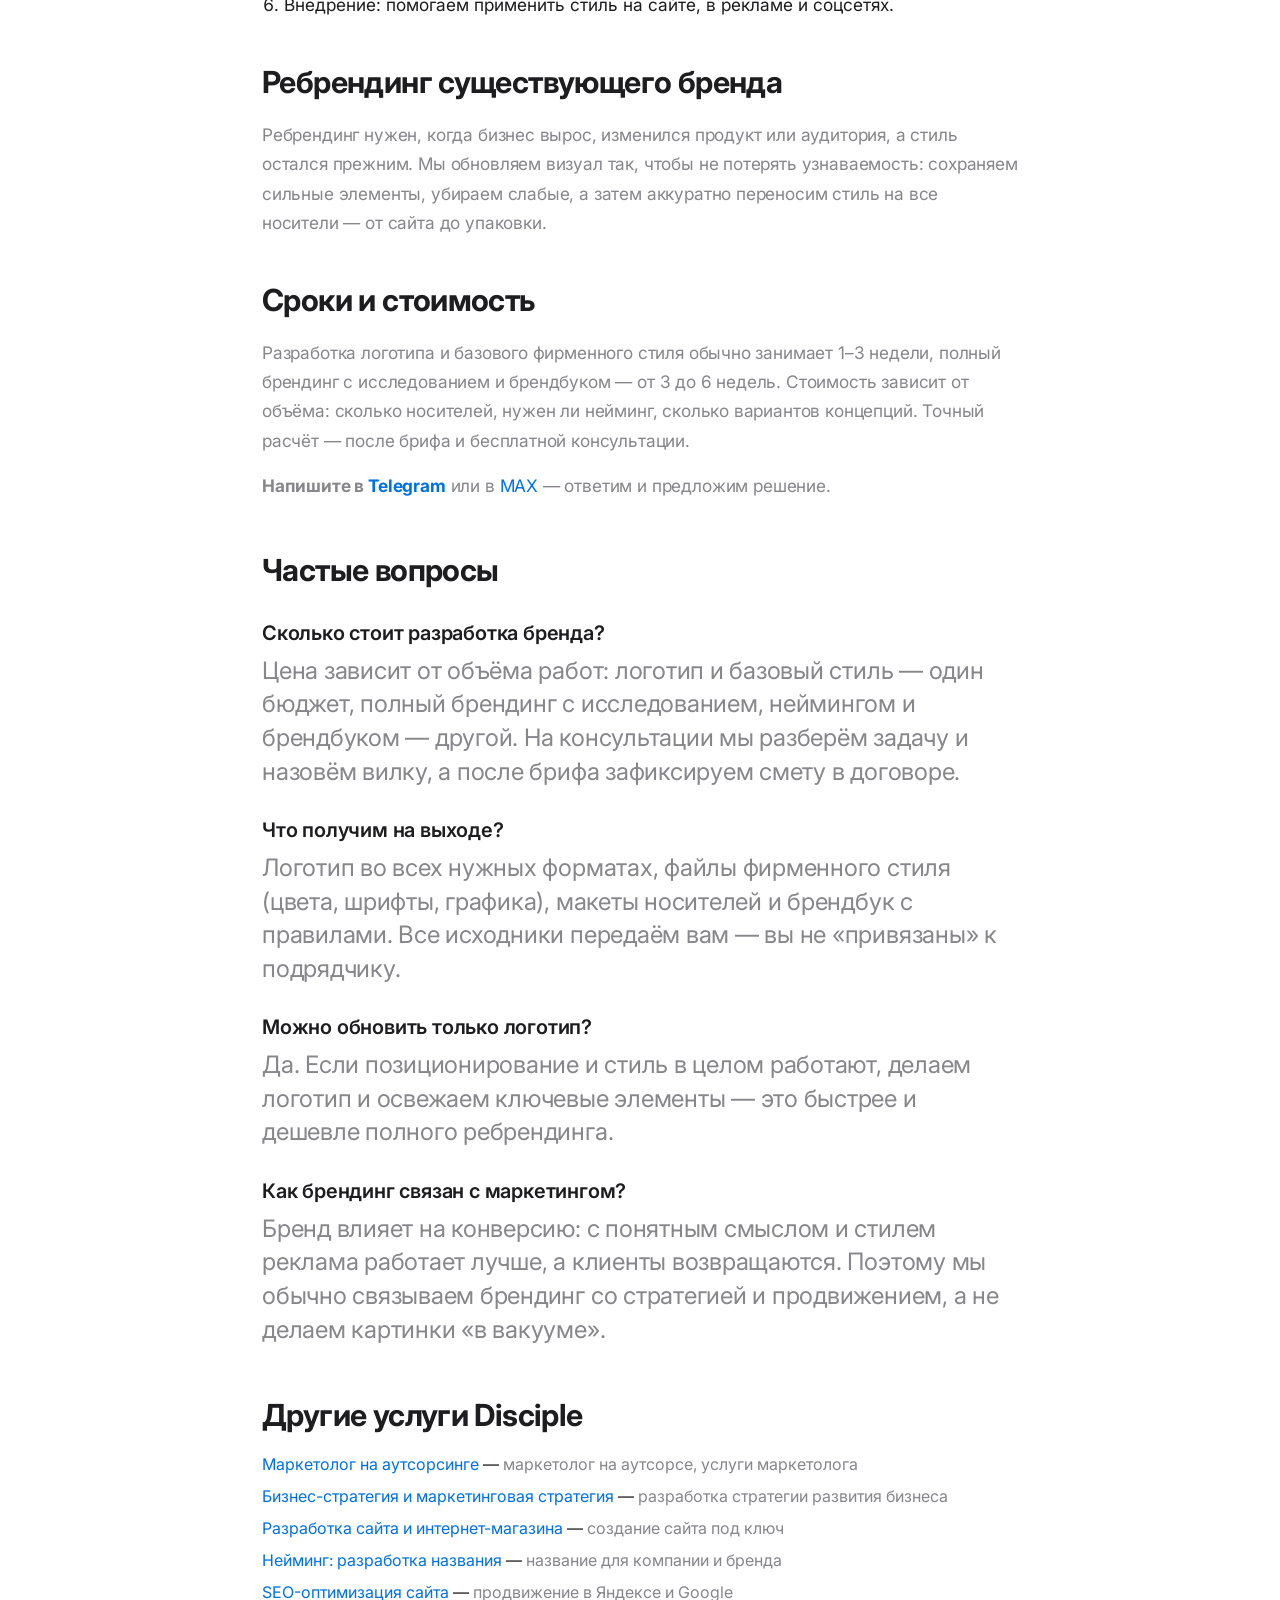
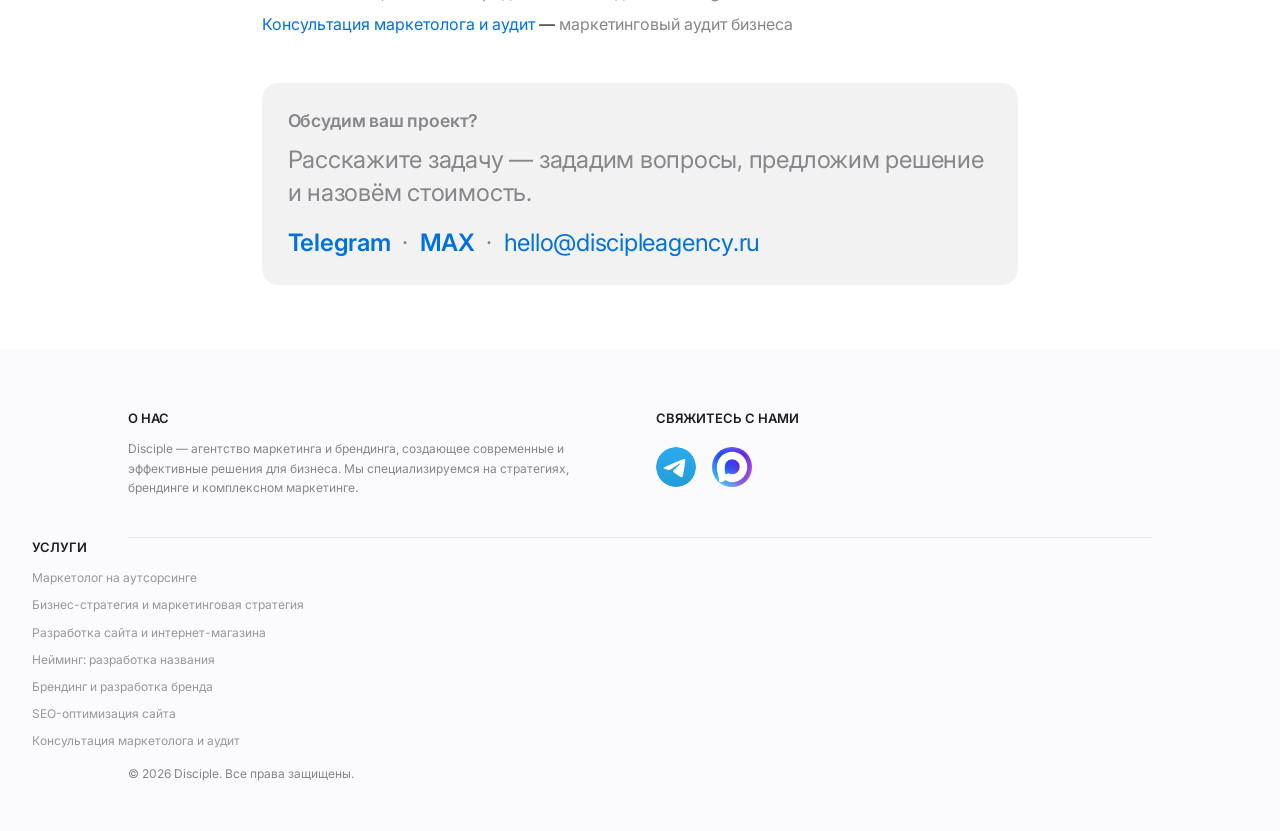
==== commit 80007f8f: "Add files via upload" ====
--- a/brending.html
+++ b/brending.html
@@ -188,7 +188,7 @@
             <p style="font-size:1.08rem;line-height:1.7;margin:0 0 1rem;">Ребрендинг нужен, когда бизнес вырос, изменился продукт или аудитория, а стиль остался прежним. Мы обновляем визуал так, чтобы не потерять узнаваемость: сохраняем сильные элементы, убираем слабые, а затем аккуратно переносим стиль на все носители — от сайта до упаковки.</p>
             <h2 style="font-size:1.9rem;font-weight:700;letter-spacing:-.02em;margin:2.6rem 0 1rem;">Сроки и стоимость</h2>
             <p style="font-size:1.08rem;line-height:1.7;margin:0 0 1rem;">Разработка логотипа и базового фирменного стиля обычно занимает 1–3 недели, полный брендинг с исследованием и брендбуком — от 3 до 6 недель. Стоимость зависит от объёма: сколько носителей, нужен ли нейминг, сколько вариантов концепций. Точный расчёт — после брифа и бесплатной консультации.</p>
-            <p style="font-size:1.08rem;line-height:1.7;margin:0 0 1rem;"><b>Напишите в Telegram <a href="https://t.me/natan_anderson" style="color:#0071e3;text-decoration:none;">@natan_anderson</a></b> или в <a href="https://max.ru/u/f9LHodD0cOK2ohU6UWMUIdOQGYH06No6xibVzCJrrPnC4aJIppUf8dnTX9w" style="color:#0071e3;text-decoration:none;">MAX</a> — ответим и предложим решение.</p>
+            <p style="font-size:1.08rem;line-height:1.7;margin:0 0 1rem;"><b>Напишите в <a href="https://t.me/natan_anderson" style="color:#0071e3;text-decoration:none;">Telegram</a></b> или в <a href="https://max.ru/u/f9LHodD0cOK2ohU6UWMUIdOQGYH06No6xibVzCJrrPnC4aJIppUf8dnTX9w" style="color:#0071e3;text-decoration:none;">MAX</a> — ответим и предложим решение.</p>
             <h2 style="font-size:1.9rem;font-weight:700;letter-spacing:-.02em;margin:3rem 0 1rem;">Частые вопросы</h2>
             <h3 style="font-size:1.25rem;font-weight:600;margin:1.8rem 0 .5rem;">Сколько стоит разработка бренда?</h3>
             <p style="margin:0 0 .4rem;">Цена зависит от объёма работ: логотип и базовый стиль — один бюджет, полный брендинг с исследованием, неймингом и брендбуком — другой. На консультации мы разберём задачу и назовём вилку, а после брифа зафиксируем смету в договоре.</p>
@@ -211,7 +211,7 @@
             <div style="margin:3rem 0 0;padding:1.6rem;border-radius:16px;background:rgba(125,125,125,.10);">
                 <p style="margin:0 0 .6rem;font-weight:600;font-size:1.1rem;">Обсудим ваш проект?</p>
                 <p style="margin:0 0 1rem;">Расскажите задачу — зададим вопросы, предложим решение и назовём стоимость.</p>
-                <p style="margin:0;"><a href="https://t.me/natan_anderson" style="color:#0071e3;text-decoration:none;font-weight:600;">Telegram: @natan_anderson</a>
+                <p style="margin:0;"><a href="https://t.me/natan_anderson" style="color:#0071e3;text-decoration:none;font-weight:600;">Telegram</a>
                 &nbsp;·&nbsp; <a href="https://max.ru/u/f9LHodD0cOK2ohU6UWMUIdOQGYH06No6xibVzCJrrPnC4aJIppUf8dnTX9w" style="color:#0071e3;text-decoration:none;font-weight:600;">MAX</a>
                 &nbsp;·&nbsp; <a href="mailto:hello@discipleagency.ru" style="color:#0071e3;text-decoration:none;">hello@discipleagency.ru</a></p>
             </div>
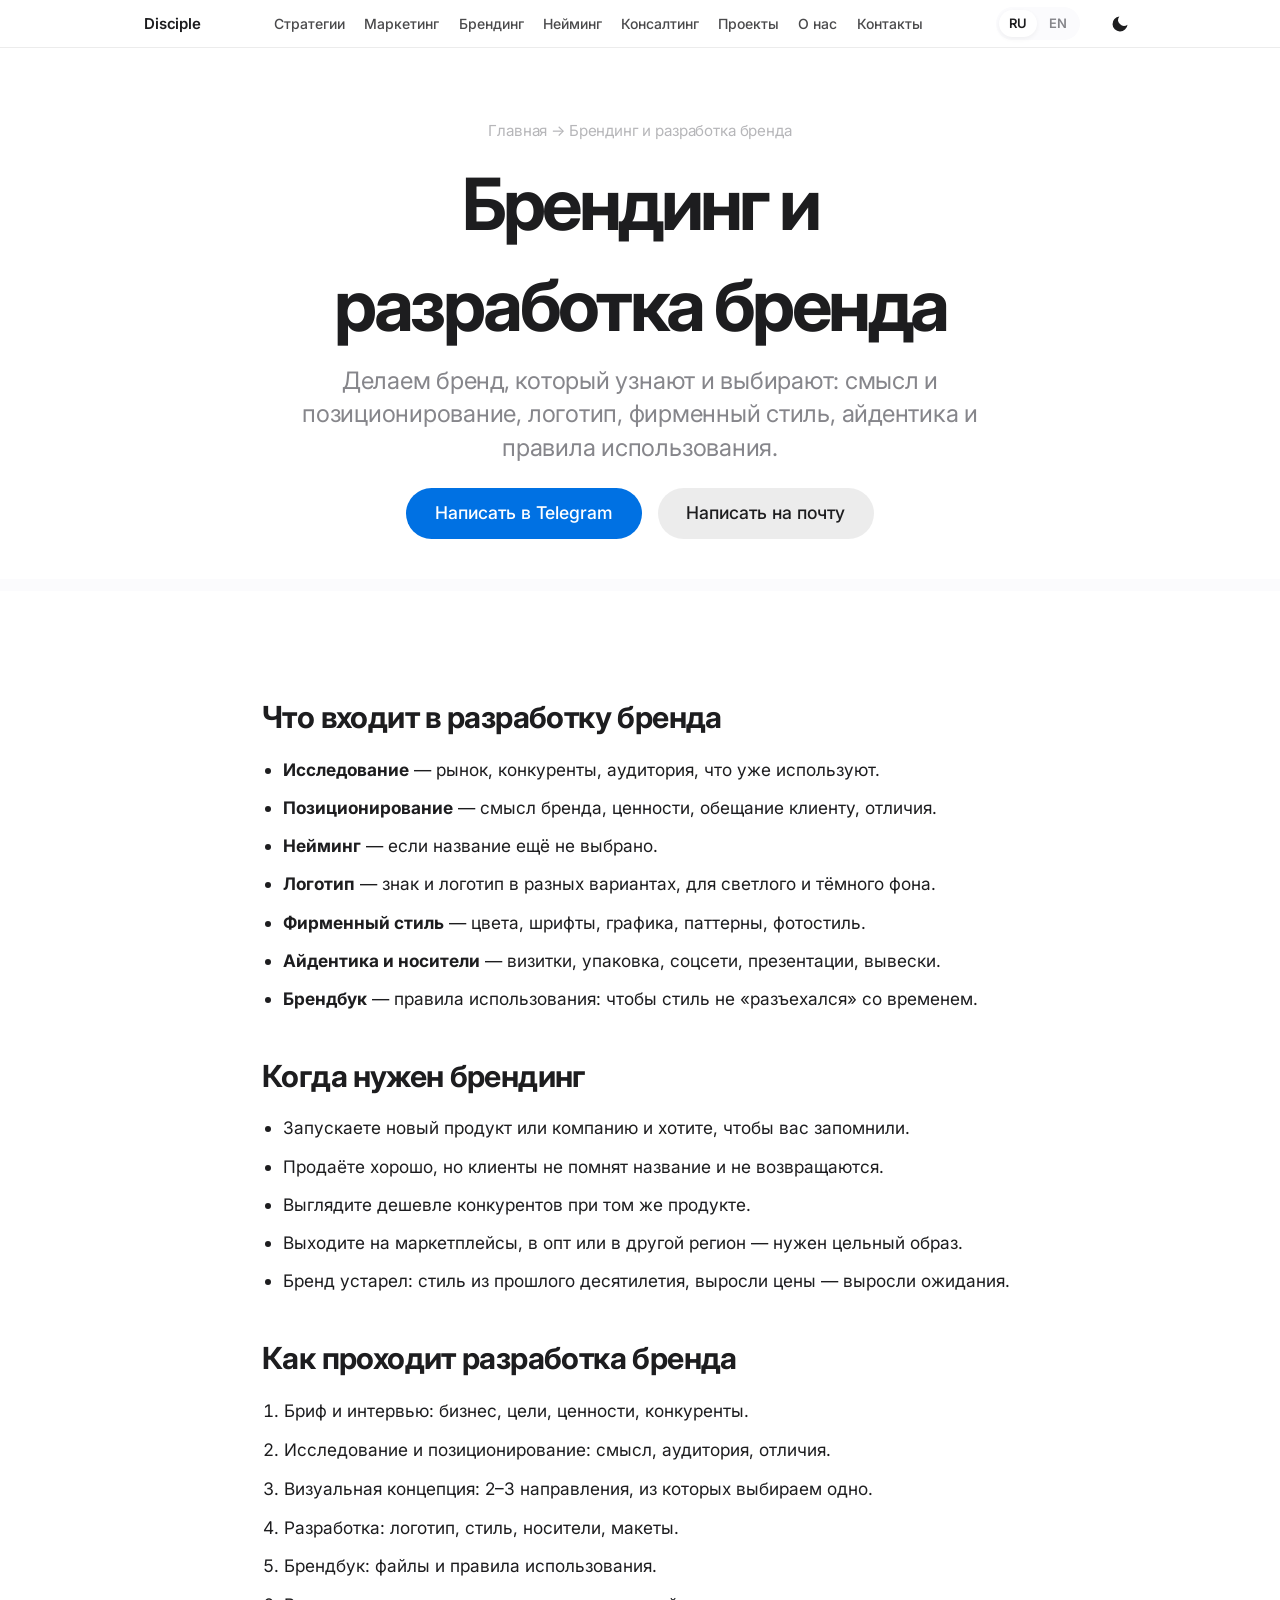
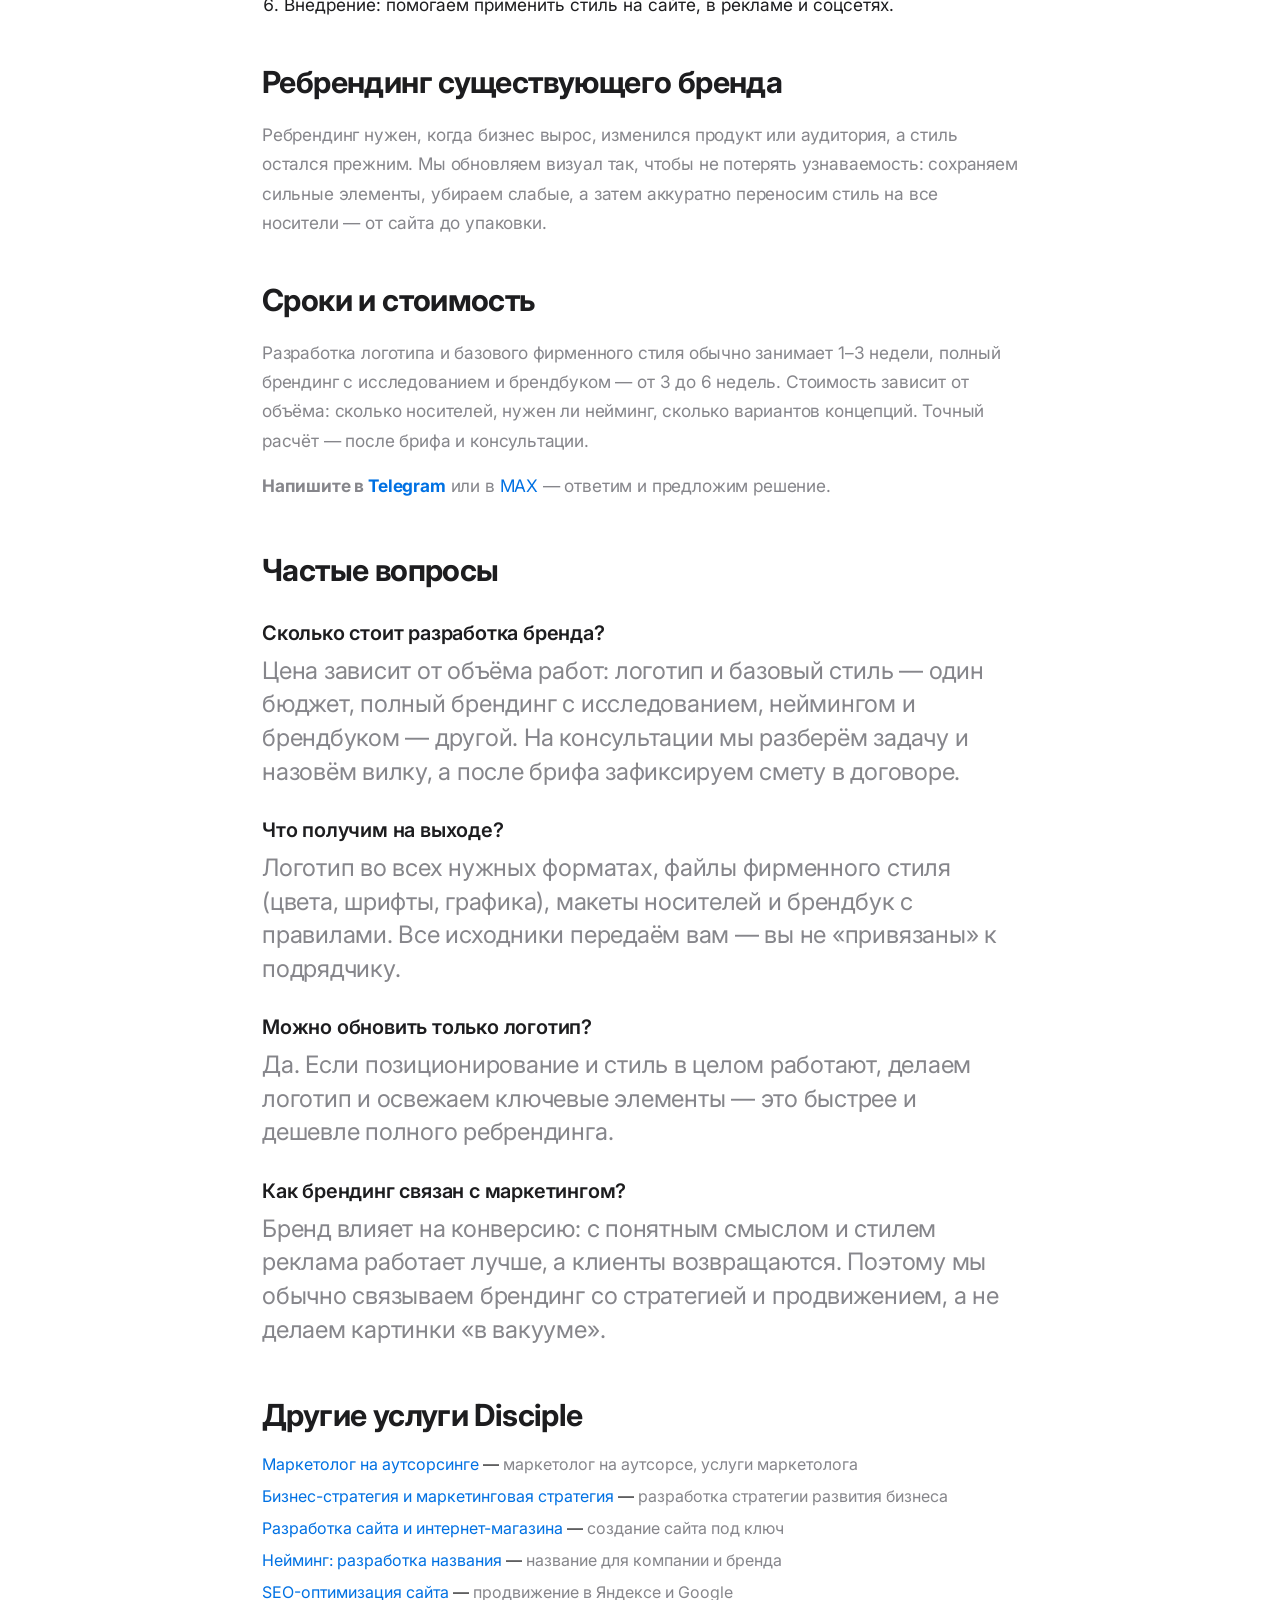
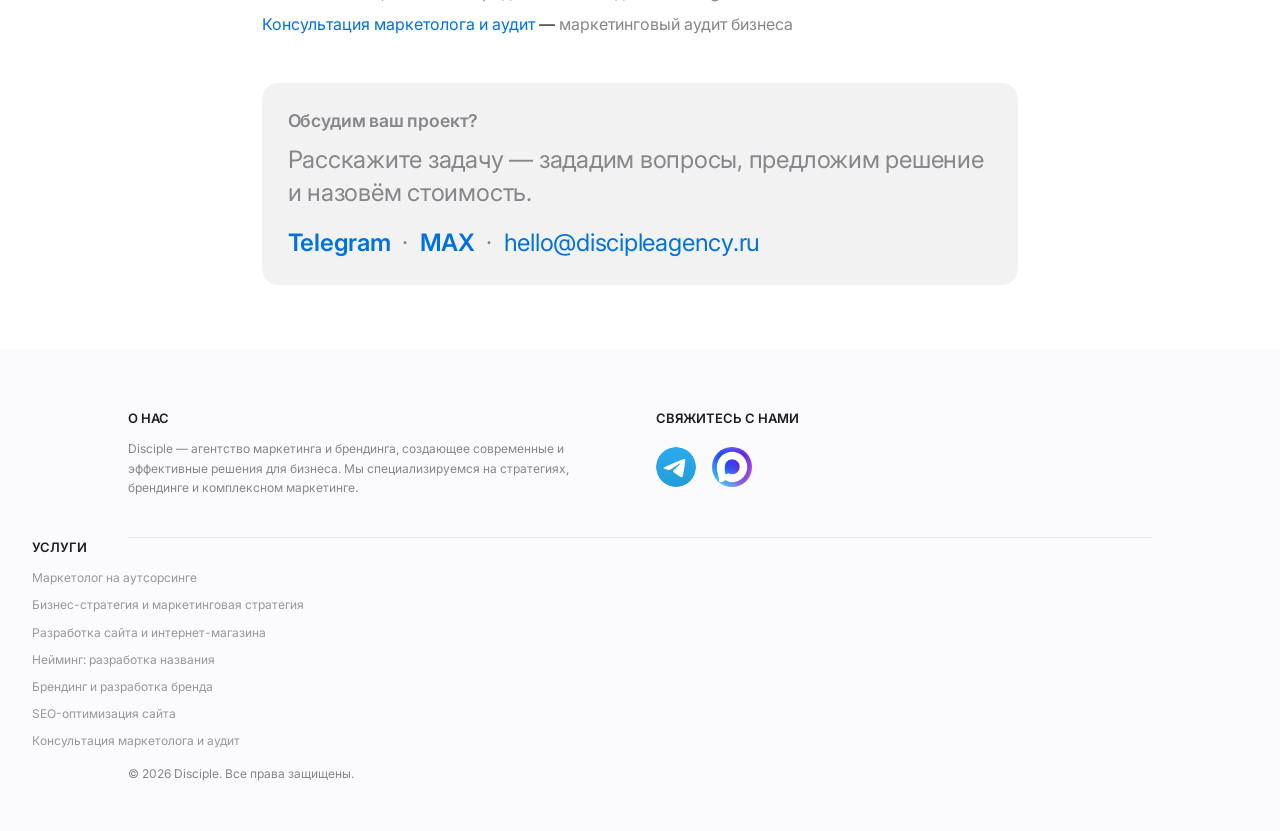
==== commit 97087988: "Add files via upload" ====
--- a/brending.html
+++ b/brending.html
@@ -187,7 +187,7 @@
             <h2 style="font-size:1.9rem;font-weight:700;letter-spacing:-.02em;margin:2.6rem 0 1rem;">Ребрендинг существующего бренда</h2>
             <p style="font-size:1.08rem;line-height:1.7;margin:0 0 1rem;">Ребрендинг нужен, когда бизнес вырос, изменился продукт или аудитория, а стиль остался прежним. Мы обновляем визуал так, чтобы не потерять узнаваемость: сохраняем сильные элементы, убираем слабые, а затем аккуратно переносим стиль на все носители — от сайта до упаковки.</p>
             <h2 style="font-size:1.9rem;font-weight:700;letter-spacing:-.02em;margin:2.6rem 0 1rem;">Сроки и стоимость</h2>
-            <p style="font-size:1.08rem;line-height:1.7;margin:0 0 1rem;">Разработка логотипа и базового фирменного стиля обычно занимает 1–3 недели, полный брендинг с исследованием и брендбуком — от 3 до 6 недель. Стоимость зависит от объёма: сколько носителей, нужен ли нейминг, сколько вариантов концепций. Точный расчёт — после брифа и бесплатной консультации.</p>
+            <p style="font-size:1.08rem;line-height:1.7;margin:0 0 1rem;">Разработка логотипа и базового фирменного стиля обычно занимает 1–3 недели, полный брендинг с исследованием и брендбуком — от 3 до 6 недель. Стоимость зависит от объёма: сколько носителей, нужен ли нейминг, сколько вариантов концепций. Точный расчёт — после брифа и консультации.</p>
             <p style="font-size:1.08rem;line-height:1.7;margin:0 0 1rem;"><b>Напишите в <a href="https://t.me/natan_anderson" style="color:#0071e3;text-decoration:none;">Telegram</a></b> или в <a href="https://max.ru/u/f9LHodD0cOK2ohU6UWMUIdOQGYH06No6xibVzCJrrPnC4aJIppUf8dnTX9w" style="color:#0071e3;text-decoration:none;">MAX</a> — ответим и предложим решение.</p>
             <h2 style="font-size:1.9rem;font-weight:700;letter-spacing:-.02em;margin:3rem 0 1rem;">Частые вопросы</h2>
             <h3 style="font-size:1.25rem;font-weight:600;margin:1.8rem 0 .5rem;">Сколько стоит разработка бренда?</h3>
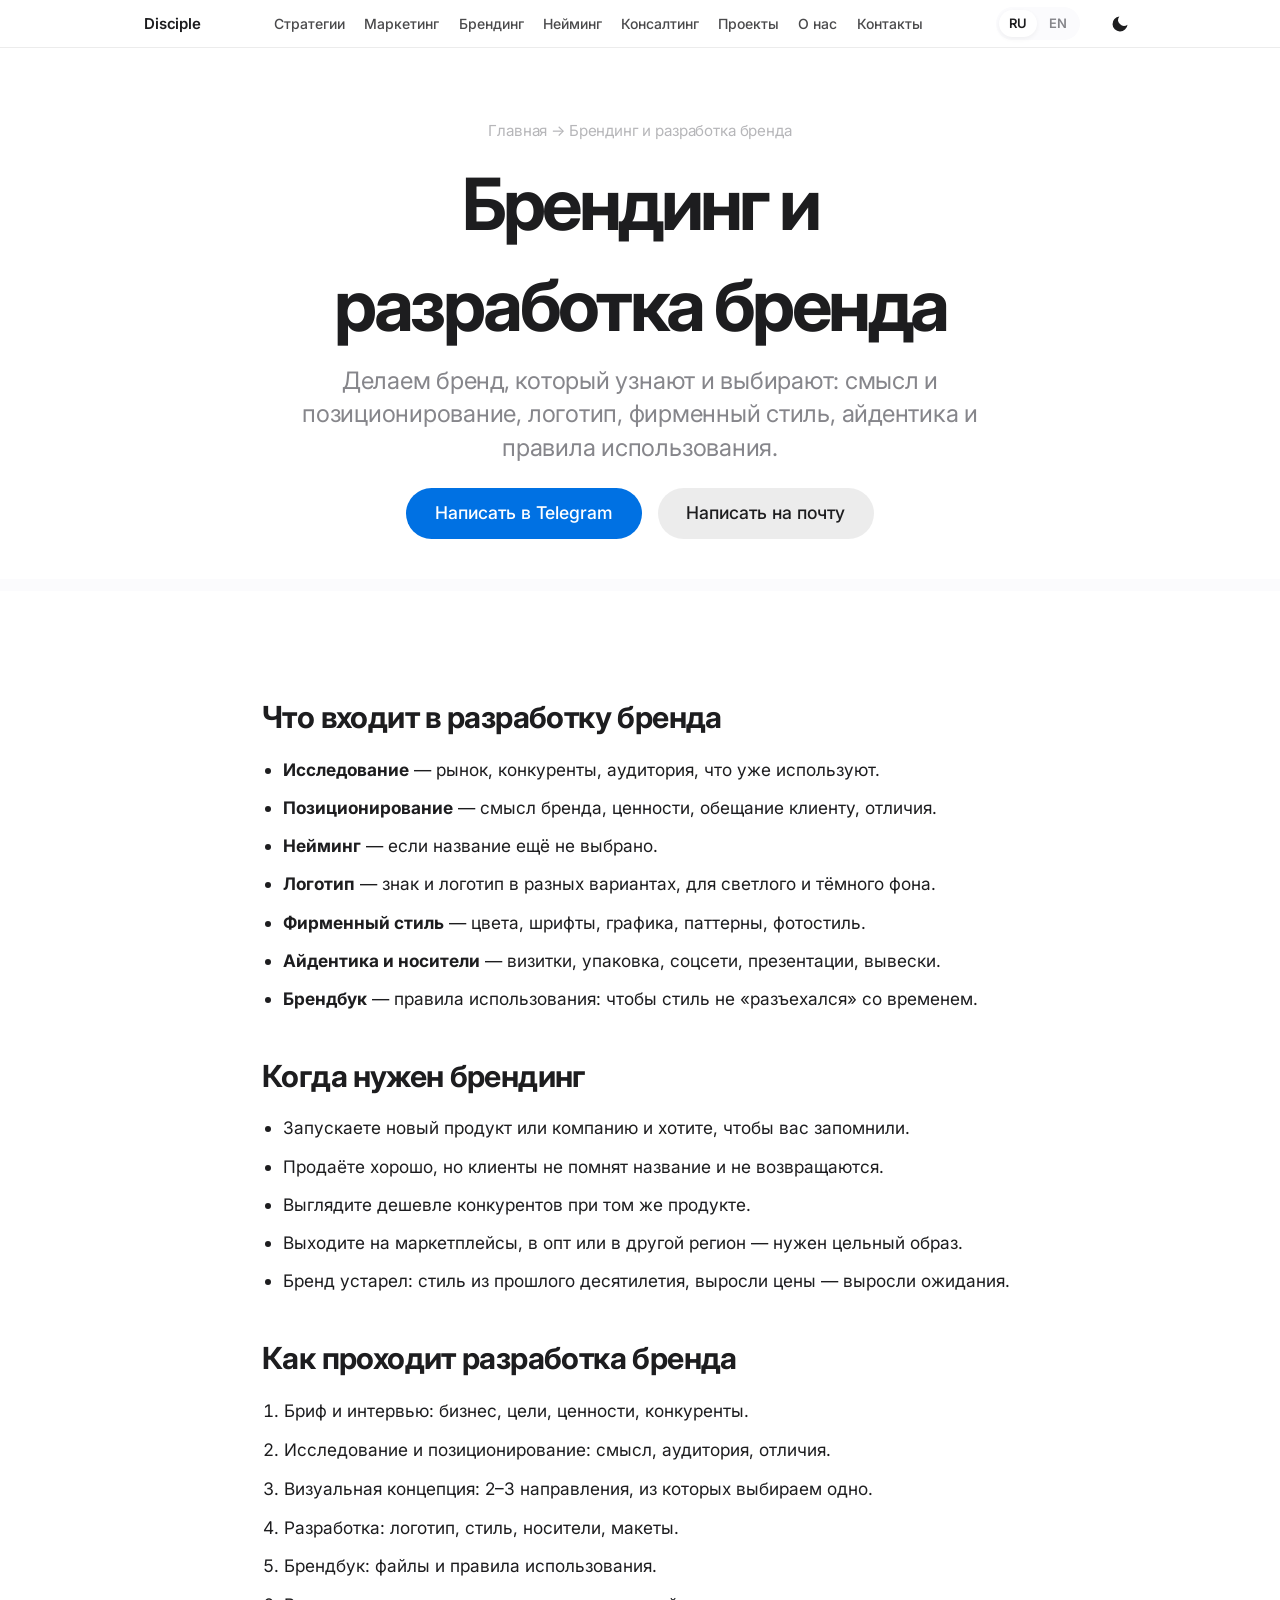
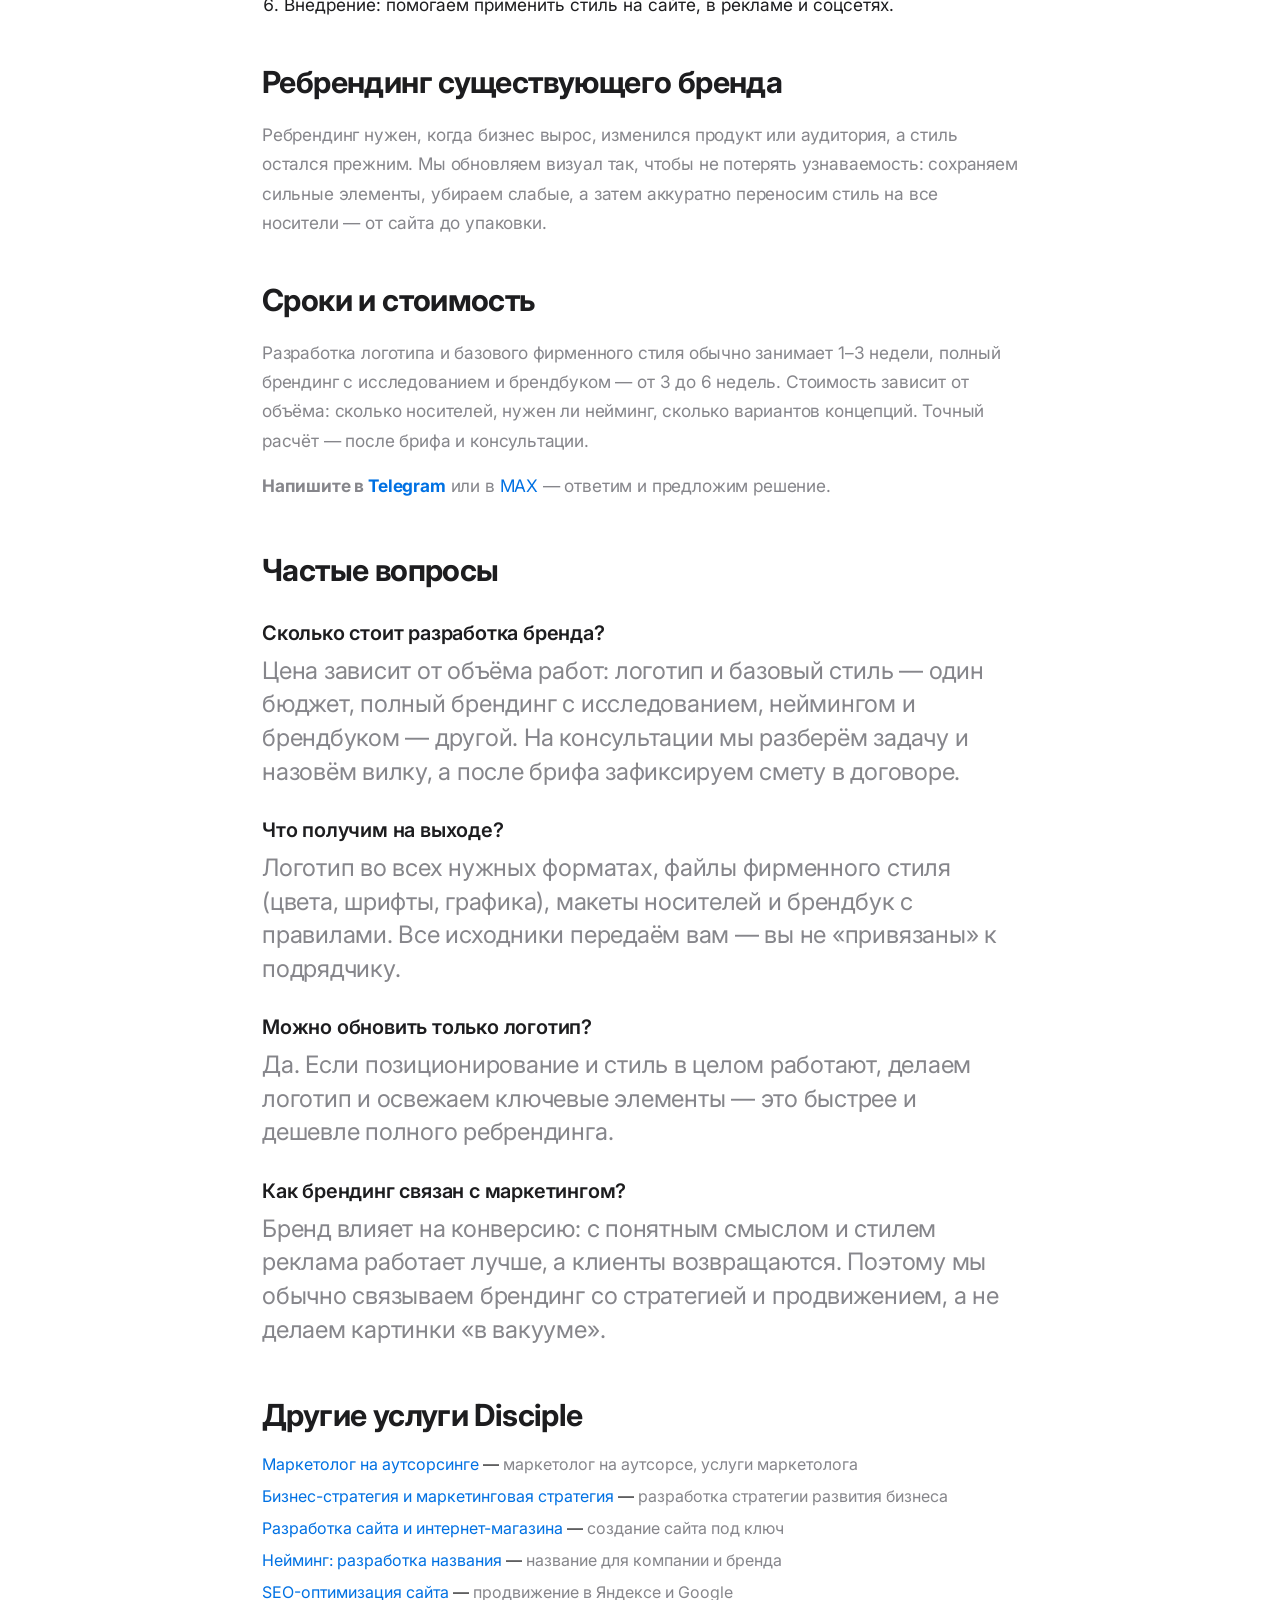
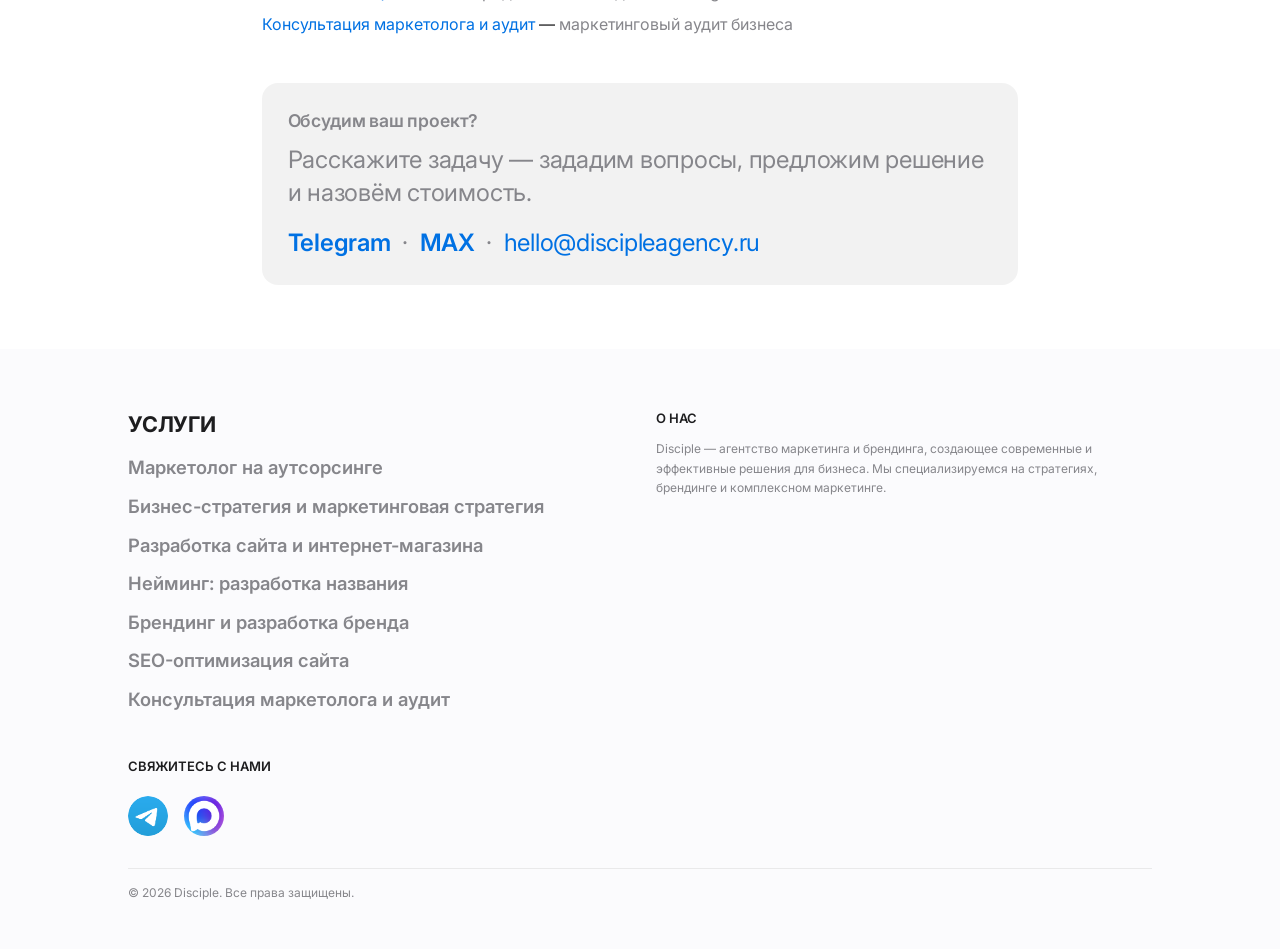
==== commit fe33f22b: "Add files via upload" ====
--- a/brending.html
+++ b/brending.html
@@ -220,6 +220,17 @@
     </main>
 <footer id="contact" class="apple-footer">
         <div class="footer-content">
+            <div class="footer-col" style="text-align:left;">
+                <h4 style="font-size:1.35rem;font-weight:700;letter-spacing:-.01em;margin-bottom:1rem;">УСЛУГИ</h4>
+                <p style="margin:0 0 .8rem;"><a href="marketolog.html" style="color:inherit;text-decoration:none;font-size:1.15rem;font-weight:600;line-height:1.4;display:inline-block;">Маркетолог на аутсорсинге</a></p>
+                <p style="margin:0 0 .8rem;"><a href="strategiya.html" style="color:inherit;text-decoration:none;font-size:1.15rem;font-weight:600;line-height:1.4;display:inline-block;">Бизнес-стратегия и маркетинговая стратегия</a></p>
+                <p style="margin:0 0 .8rem;"><a href="razrabotka-sajtov.html" style="color:inherit;text-decoration:none;font-size:1.15rem;font-weight:600;line-height:1.4;display:inline-block;">Разработка сайта и интернет-магазина</a></p>
+                <p style="margin:0 0 .8rem;"><a href="nejming.html" style="color:inherit;text-decoration:none;font-size:1.15rem;font-weight:600;line-height:1.4;display:inline-block;">Нейминг: разработка названия</a></p>
+                <p style="margin:0 0 .8rem;"><a href="brending.html" style="color:inherit;text-decoration:none;font-size:1.15rem;font-weight:600;line-height:1.4;display:inline-block;">Брендинг и разработка бренда</a></p>
+                <p style="margin:0 0 .8rem;"><a href="seo.html" style="color:inherit;text-decoration:none;font-size:1.15rem;font-weight:600;line-height:1.4;display:inline-block;">SEO-оптимизация сайта</a></p>
+                <p style="margin:0 0 .8rem;"><a href="konsalting.html" style="color:inherit;text-decoration:none;font-size:1.15rem;font-weight:600;line-height:1.4;display:inline-block;">Консультация маркетолога и аудит</a></p>
+            </div>
+
             <div id="about" class="footer-col">
                 <h4 data-i18n="footer.about_title">О НАС</h4>
                 <p data-i18n="footer.about_text">Disciple — агентство маркетинга и брендинга, создающее современные и эффективные решения для бизнеса. Мы специализируемся на стратегиях, брендинге и комплексном маркетинге.</p>
@@ -236,17 +247,7 @@
             </div>
         </div>
         
-            <div class="footer-col" style="text-align:left;">
-                <h4>УСЛУГИ</h4>
-                <p><a href="marketolog.html" style="color:inherit;text-decoration:none;opacity:.85;">Маркетолог на аутсорсинге</a></p>
-                <p><a href="strategiya.html" style="color:inherit;text-decoration:none;opacity:.85;">Бизнес-стратегия и маркетинговая стратегия</a></p>
-                <p><a href="razrabotka-sajtov.html" style="color:inherit;text-decoration:none;opacity:.85;">Разработка сайта и интернет-магазина</a></p>
-                <p><a href="nejming.html" style="color:inherit;text-decoration:none;opacity:.85;">Нейминг: разработка названия</a></p>
-                <p><a href="brending.html" style="color:inherit;text-decoration:none;opacity:.85;">Брендинг и разработка бренда</a></p>
-                <p><a href="seo.html" style="color:inherit;text-decoration:none;opacity:.85;">SEO-оптимизация сайта</a></p>
-                <p><a href="konsalting.html" style="color:inherit;text-decoration:none;opacity:.85;">Консультация маркетолога и аудит</a></p>
-            </div>
-        <div class="footer-bottom">
+<div class="footer-bottom">
             <p data-i18n="footer.copyright">&copy; 2026 Disciple. Все права защищены.</p>
         </div>
     </footer>
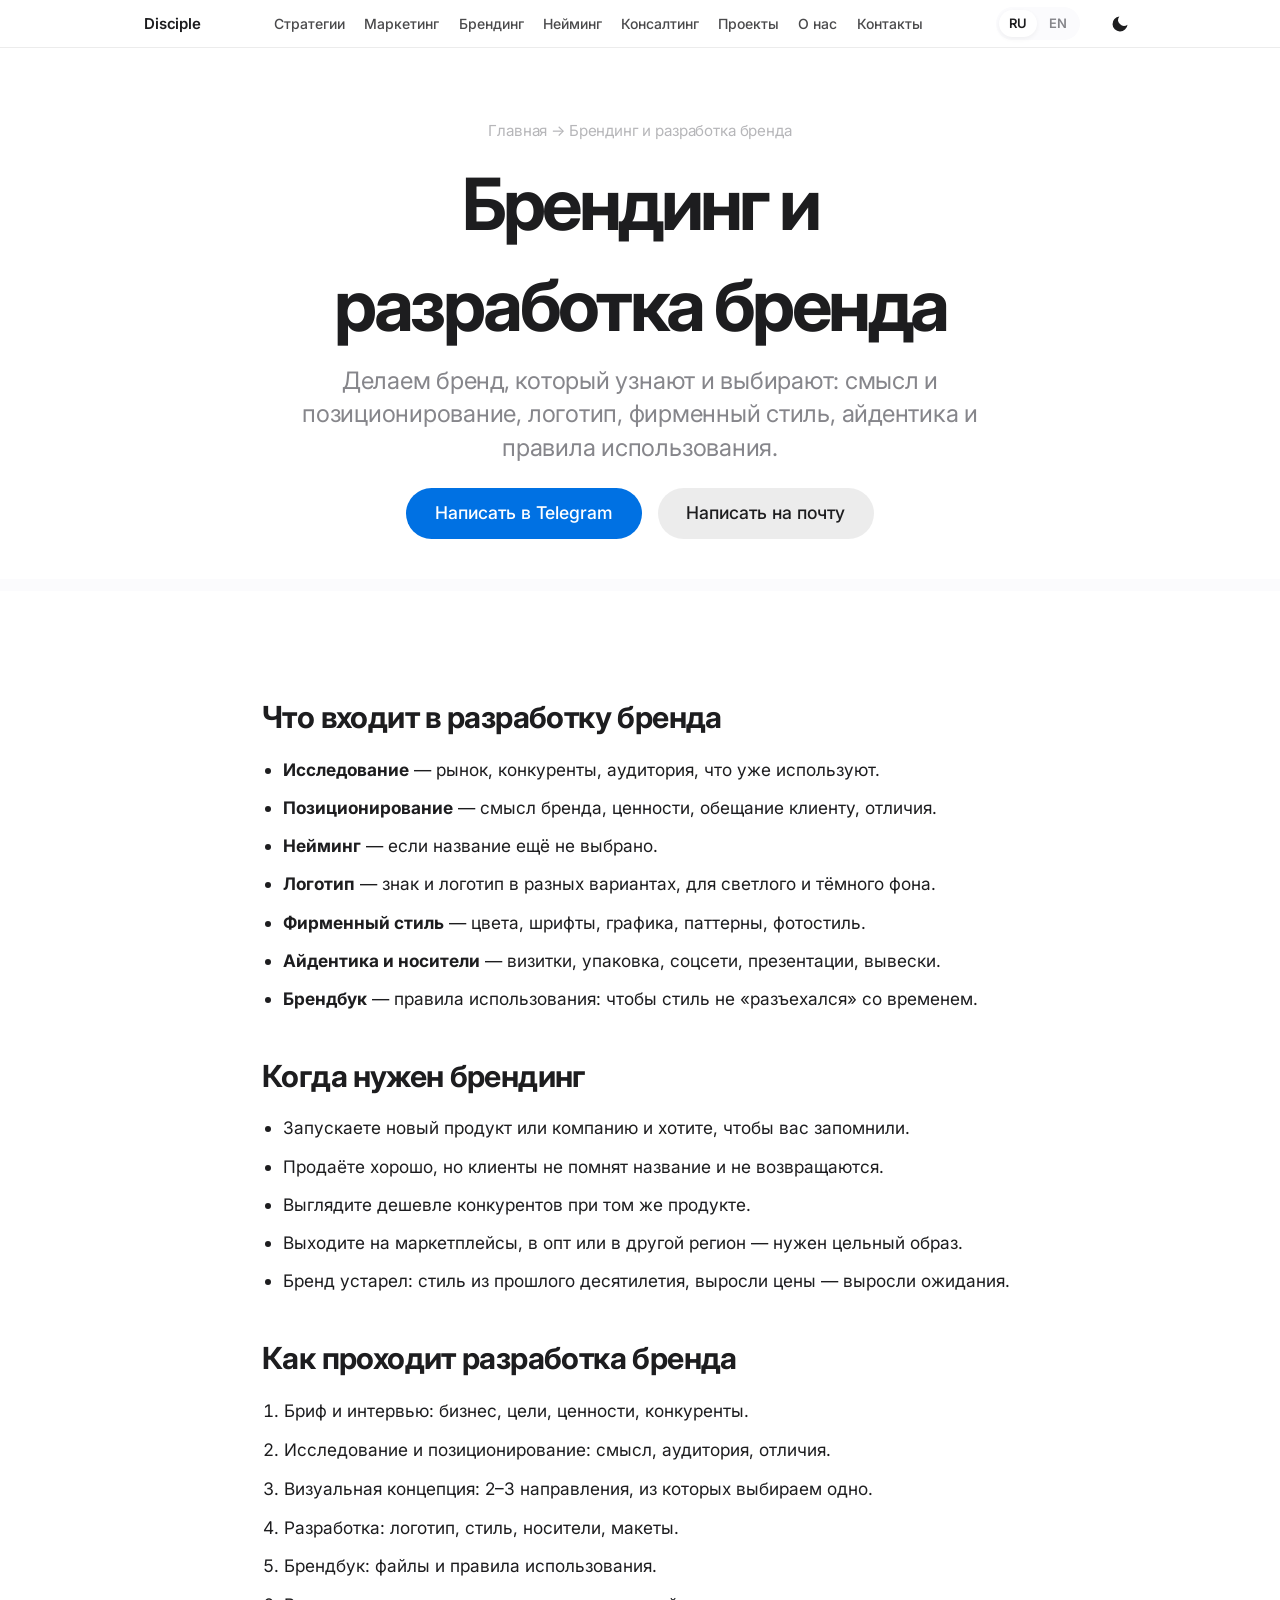
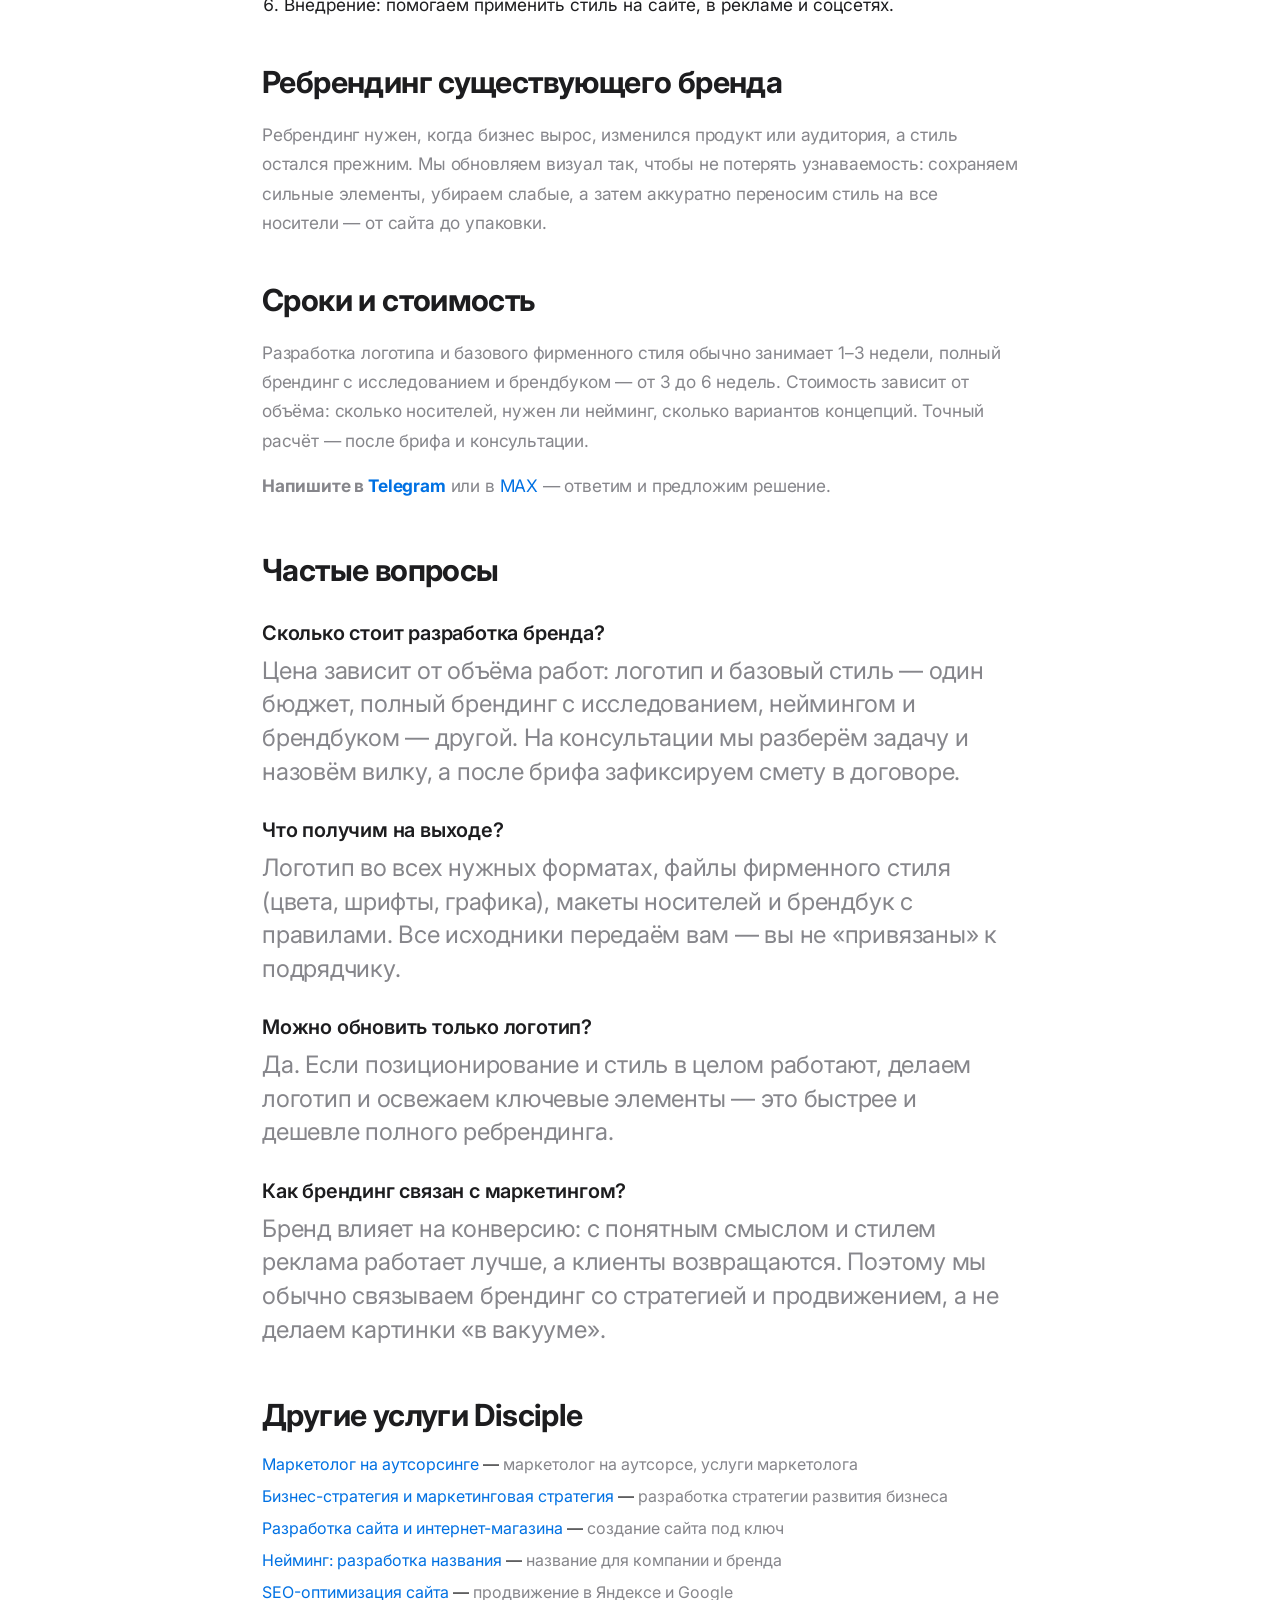
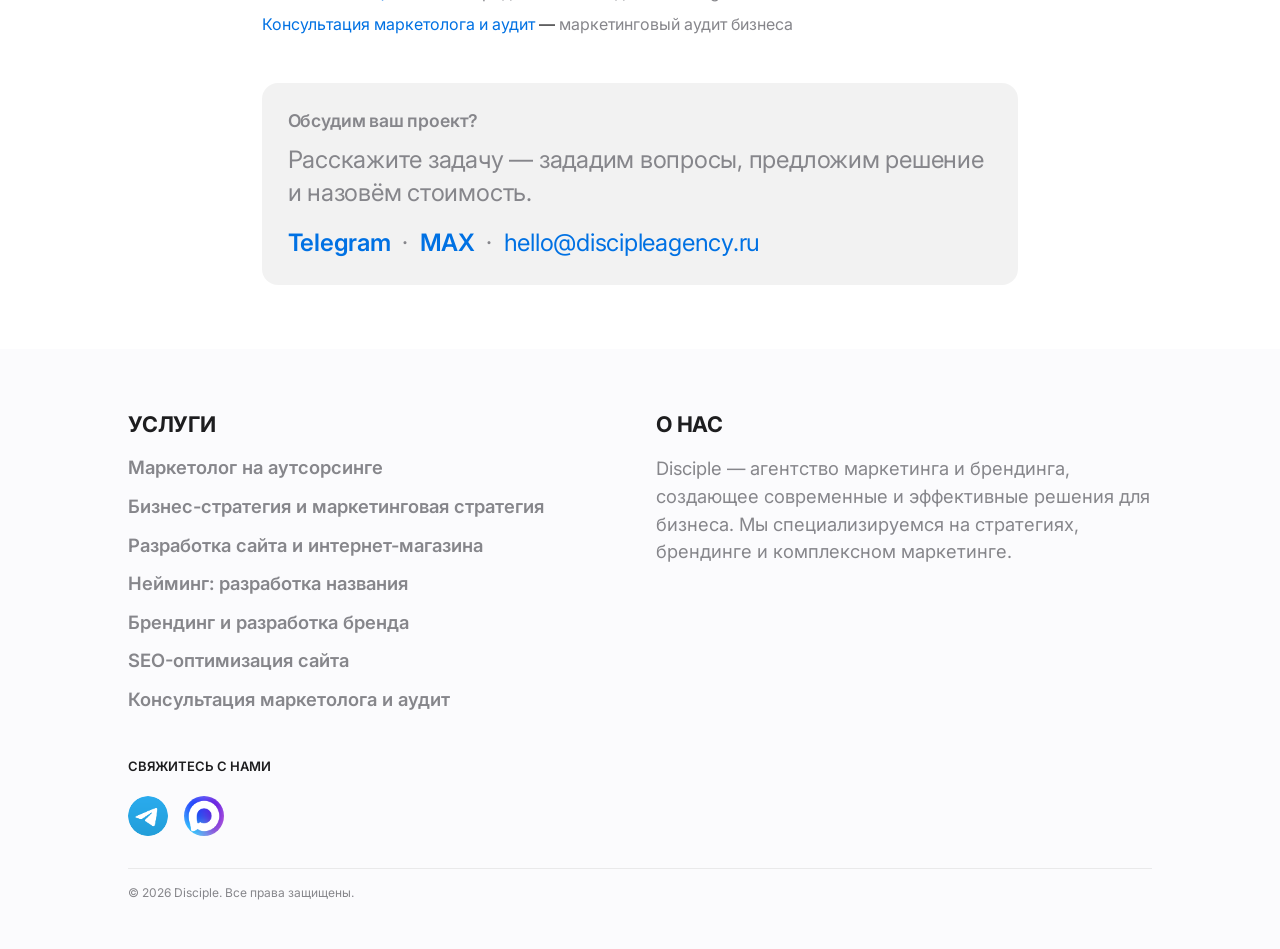
==== commit 24e9a10a: "Add files via upload" ====
--- a/brending.html
+++ b/brending.html
@@ -232,8 +232,8 @@
             </div>
 
             <div id="about" class="footer-col">
-                <h4 data-i18n="footer.about_title">О НАС</h4>
-                <p data-i18n="footer.about_text">Disciple — агентство маркетинга и брендинга, создающее современные и эффективные решения для бизнеса. Мы специализируемся на стратегиях, брендинге и комплексном маркетинге.</p>
+                <h4 data-i18n="footer.about_title" style="font-size:1.35rem;font-weight:700;letter-spacing:-.01em;margin-bottom:1rem;">О НАС</h4>
+                <p data-i18n="footer.about_text" style="font-size:1.15rem;line-height:1.5;margin:0;">Disciple — агентство маркетинга и брендинга, создающее современные и эффективные решения для бизнеса. Мы специализируемся на стратегиях, брендинге и комплексном маркетинге.</p>
             </div>
             <div id="social" class="footer-col" style="text-align: left;">
                 <h4 data-i18n="footer.contact_title">СВЯЖИТЕСЬ С НАМИ</h4>
